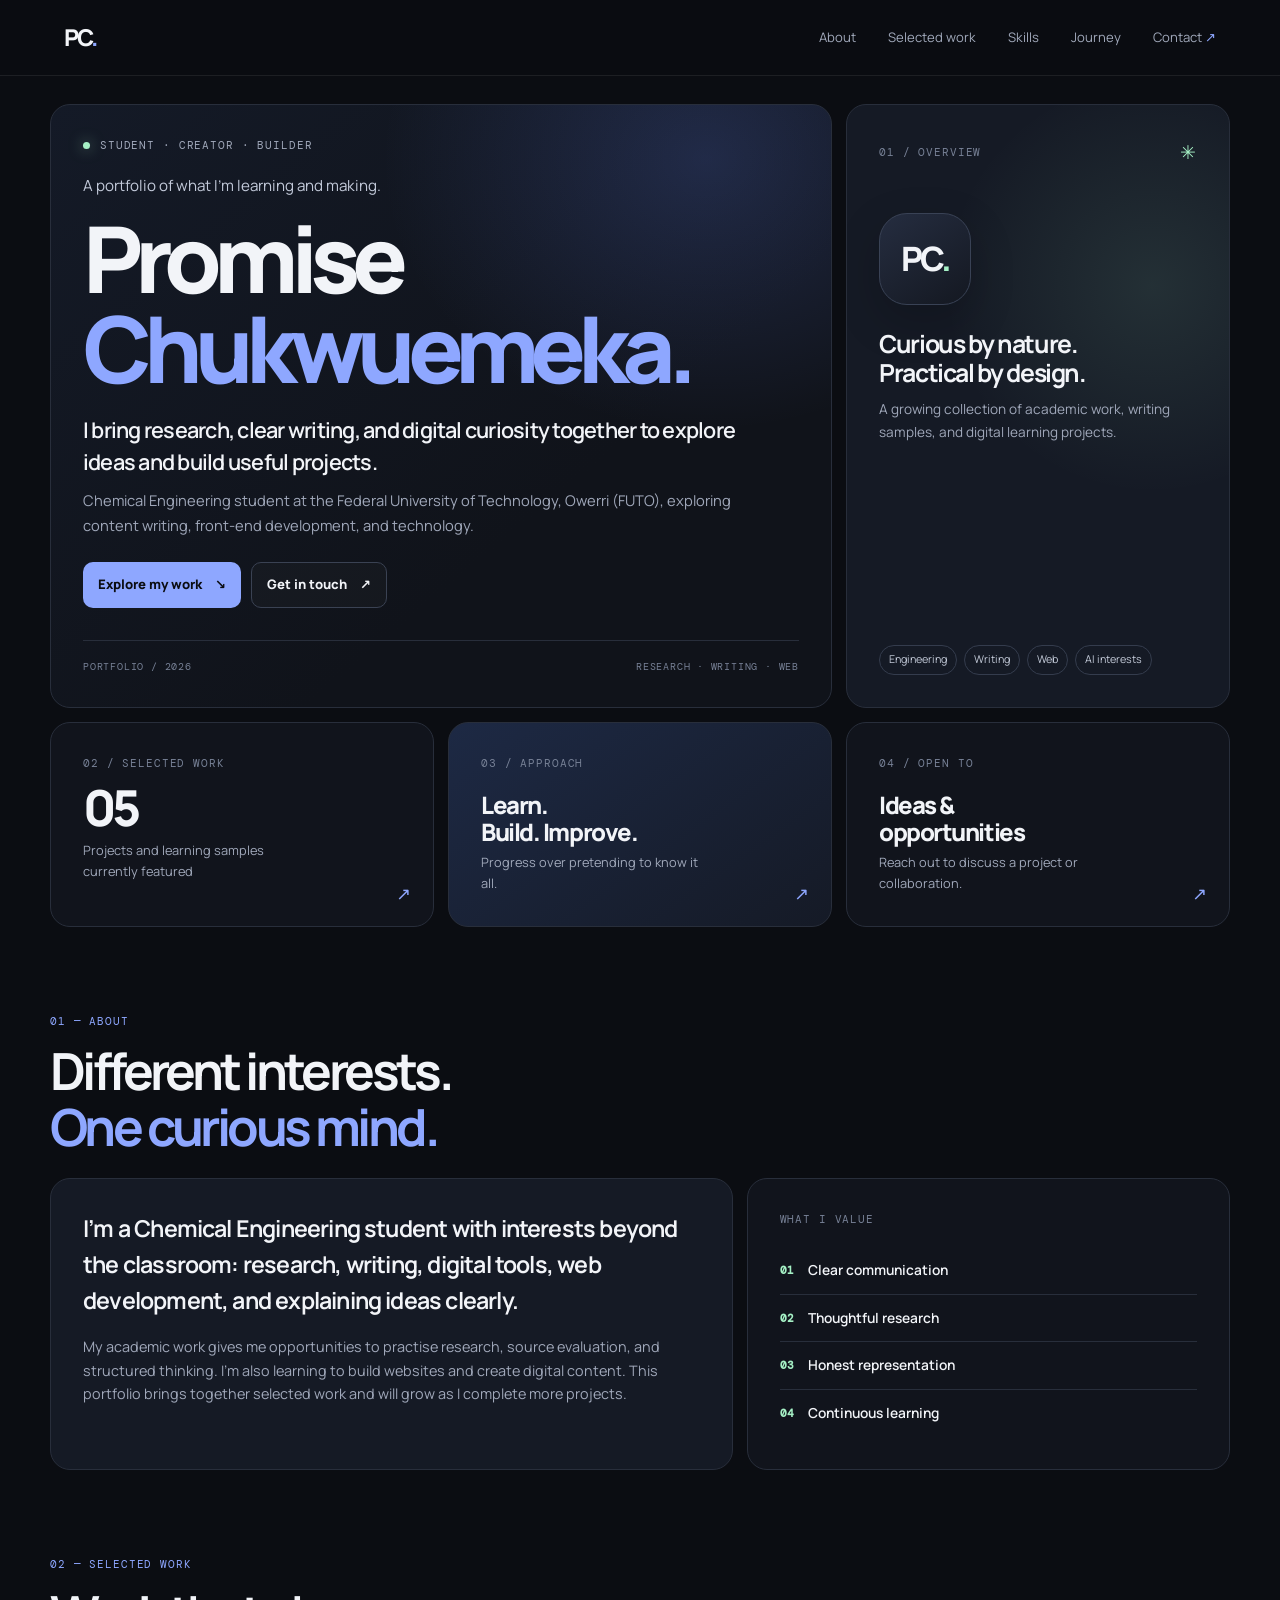
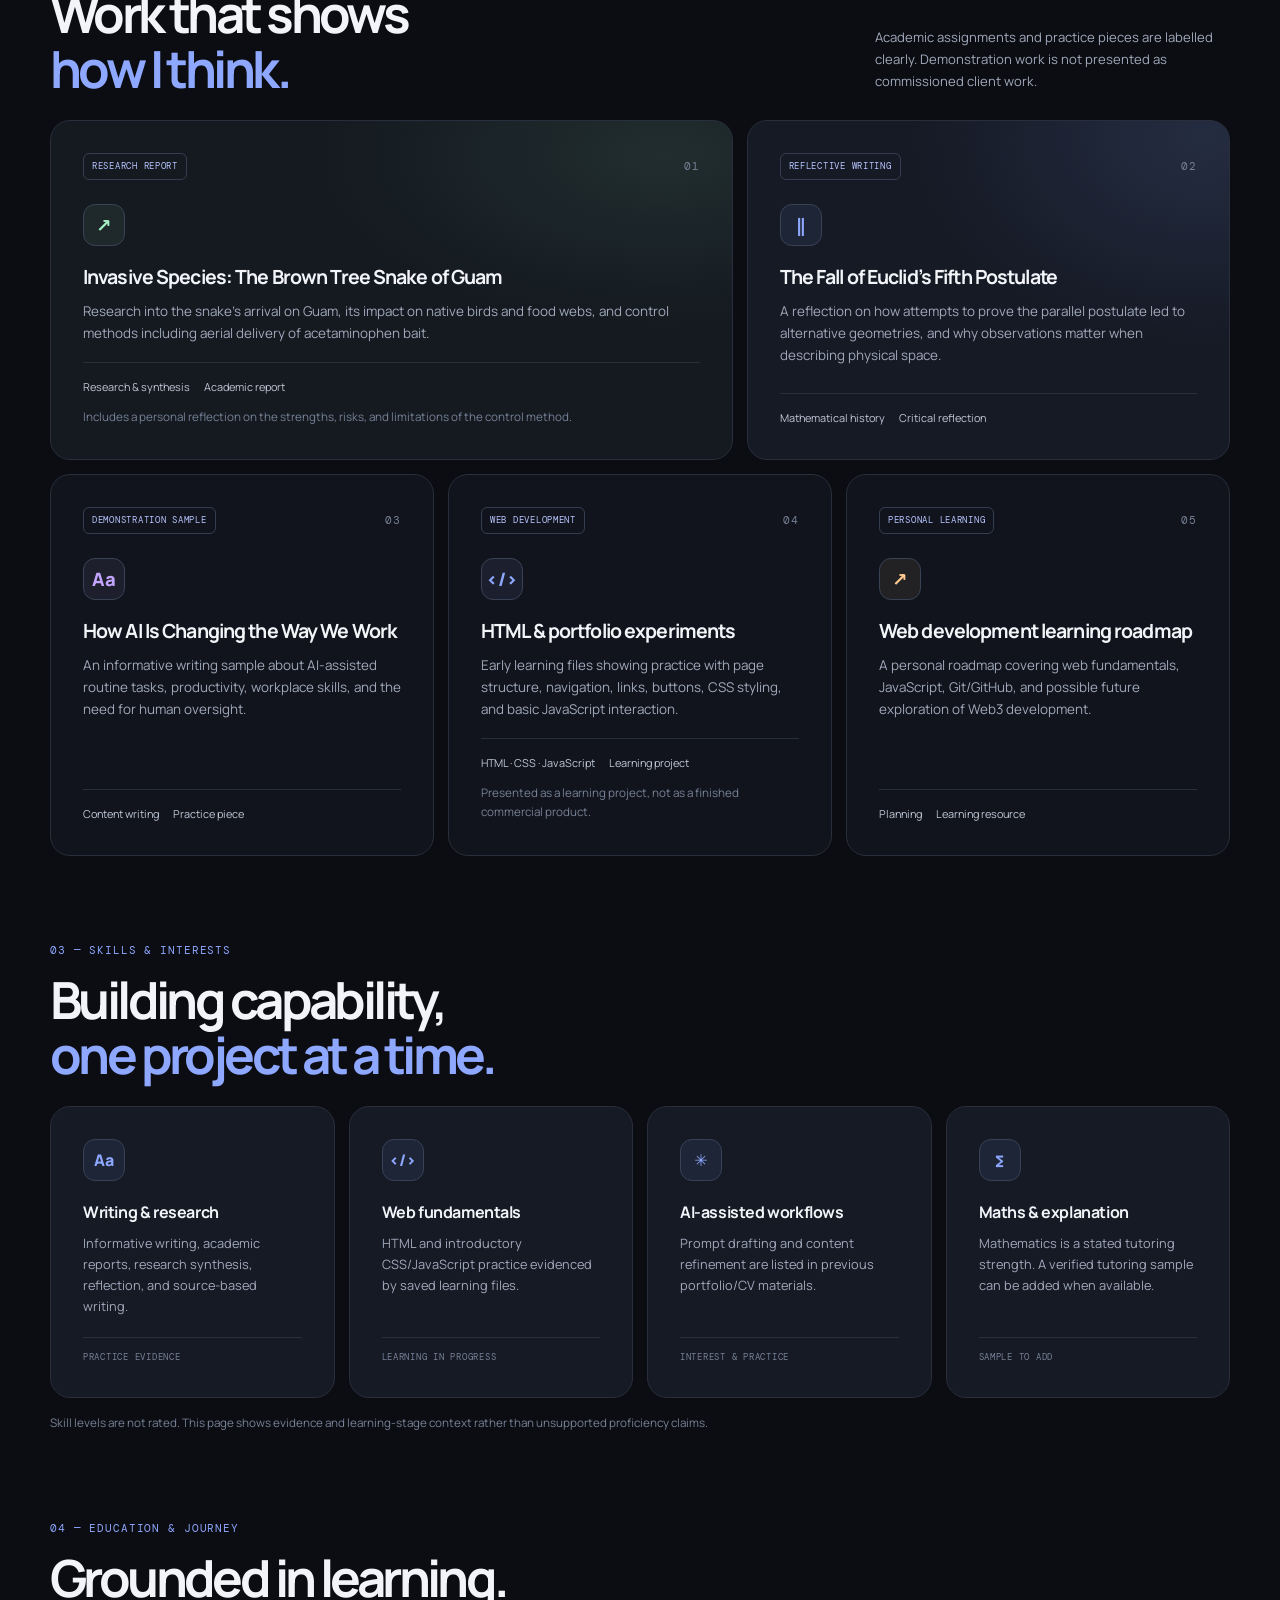
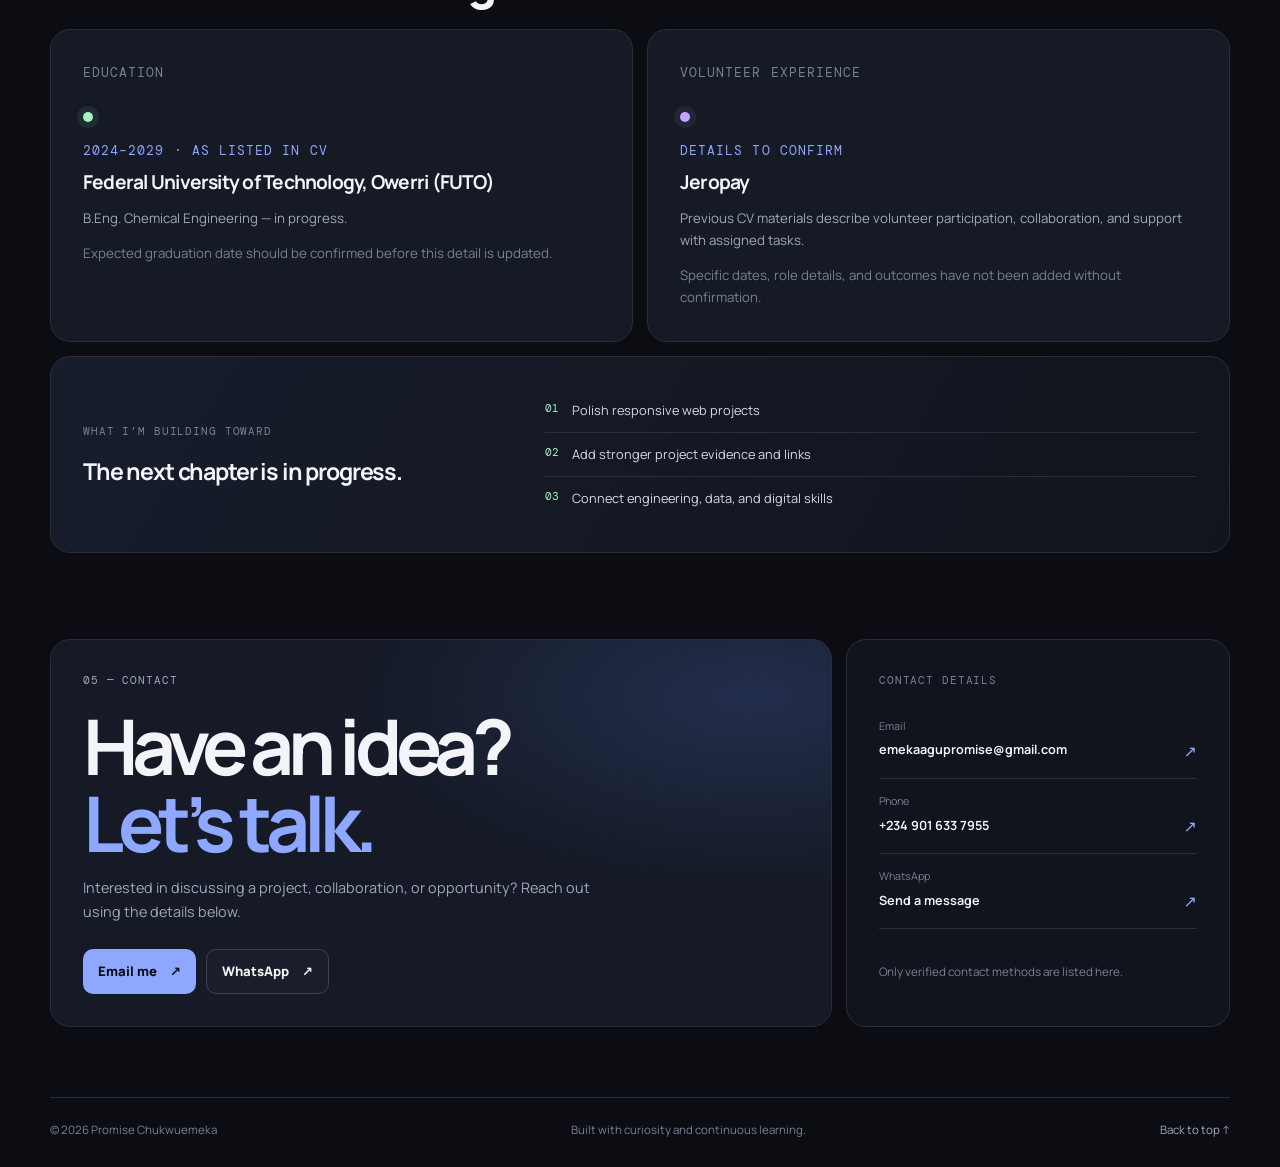
==== index.html @ 450726db "Add files via upload" ====
<!doctype html>
<html lang="en">
<head>
  <meta charset="utf-8">
  <meta name="viewport" content="width=device-width, initial-scale=1">
  <meta name="theme-color" content="#0b0d12">
  <meta name="description" content="Promise Chukwuemeka's portfolio featuring academic research, writing, web development learning projects, and professional interests.">
  <title>Promise Chukwuemeka — Portfolio</title>
  <link rel="preconnect" href="https://fonts.googleapis.com">
  <link rel="preconnect" href="https://fonts.gstatic.com" crossorigin>
  <link href="https://fonts.googleapis.com/css2?family=DM+Mono:wght@400;500&family=Manrope:wght@400;500;600;700;800&display=swap" rel="stylesheet">
  <link rel="stylesheet" href="style.css">
  <script src="script.js" defer></script>
</head>
<body>
  <a class="skip-link" href="#main">Skip to content</a>
  <header class="topbar">
    <a class="brand" href="#home" aria-label="Promise Chukwuemeka home">PC<span>.</span></a>
    <button class="menu-toggle" type="button" aria-label="Open navigation" aria-controls="nav" aria-expanded="false">☰</button>
    <nav id="nav" aria-label="Main navigation">
      <a href="#about">About</a>
      <a href="#work">Selected work</a>
      <a href="#skills">Skills</a>
      <a href="#journey">Journey</a>
      <a href="#contact">Contact <span aria-hidden="true">↗</span></a>
    </nav>
  </header>

  <main id="main" class="page-shell">
    <section class="bento hero-grid" id="home" aria-labelledby="hero-title">
      <div class="tile hero tile-span-8">
        <div class="eyebrow"><span class="status-dot"></span> STUDENT · CREATOR · BUILDER</div>
        <p class="hero-kicker">A portfolio of what I’m learning and making.</p>
        <h1 id="hero-title">Promise<br><span>Chukwuemeka.</span></h1>
        <p class="hero-copy">I bring research, clear writing, and digital curiosity together to explore ideas and build useful projects.</p>
        <p class="muted">Chemical Engineering student at the Federal University of Technology, Owerri (FUTO), exploring content writing, front-end development, and technology.</p>
        <div class="actions">
          <a class="button button-primary" href="#work">Explore my work <span aria-hidden="true">↘</span></a>
          <a class="button button-quiet" href="#contact">Get in touch <span aria-hidden="true">↗</span></a>
        </div>
        <div class="hero-foot"><span>PORTFOLIO / 2026</span><span>Research · Writing · Web</span></div>
      </div>

      <aside class="tile identity tile-span-4" aria-label="Portfolio overview">
        <div class="tile-label"><span>01 / OVERVIEW</span><span class="spark" aria-hidden="true">✳</span></div>
        <div class="monogram" aria-hidden="true">PC<span>.</span></div>
        <h2>Curious by nature.<br>Practical by design.</h2>
        <p class="muted">A growing collection of academic work, writing samples, and digital learning projects.</p>
        <div class="chip-row"><span class="chip">Engineering</span><span class="chip">Writing</span><span class="chip">Web</span><span class="chip">AI interests</span></div>
      </aside>

      <a class="tile mini-tile tile-span-4" href="#work">
        <span class="tile-label">02 / SELECTED WORK</span>
        <span class="mini-number">05</span>
        <span class="mini-copy">Projects and learning samples currently featured</span>
        <span class="tile-arrow" aria-hidden="true">↗</span>
      </a>
      <a class="tile mini-tile accent-tile tile-span-4" href="#skills">
        <span class="tile-label">03 / APPROACH</span>
        <span class="mini-heading">Learn.<br>Build. Improve.</span>
        <span class="mini-copy">Progress over pretending to know it all.</span>
        <span class="tile-arrow" aria-hidden="true">↗</span>
      </a>
      <a class="tile mini-tile tile-span-4" href="#contact">
        <span class="tile-label">04 / OPEN TO</span>
        <span class="mini-heading">Ideas &<br>opportunities</span>
        <span class="mini-copy">Reach out to discuss a project or collaboration.</span>
        <span class="tile-arrow" aria-hidden="true">↗</span>
      </a>
    </section>

    <section class="section-block" id="about">
      <div class="section-heading">
        <p class="eyebrow">01 — ABOUT</p>
        <h2>Different interests.<br><span>One curious mind.</span></h2>
      </div>
      <div class="bento about-grid">
        <article class="tile about-main tile-span-7">
          <p class="large-copy">I’m a Chemical Engineering student with interests beyond the classroom: research, writing, digital tools, web development, and explaining ideas clearly.</p>
          <p class="muted">My academic work gives me opportunities to practise research, source evaluation, and structured thinking. I’m also learning to build websites and create digital content. This portfolio brings together selected work and will grow as I complete more projects.</p>
        </article>
        <article class="tile principles tile-span-5">
          <p class="tile-label">WHAT I VALUE</p>
          <ul class="principle-list">
            <li><span>01</span> Clear communication</li>
            <li><span>02</span> Thoughtful research</li>
            <li><span>03</span> Honest representation</li>
            <li><span>04</span> Continuous learning</li>
          </ul>
        </article>
      </div>
    </section>

    <section class="section-block" id="work">
      <div class="section-heading section-heading-row">
        <div><p class="eyebrow">02 — SELECTED WORK</p><h2>Work that shows<br><span>how I think.</span></h2></div>
        <p class="muted heading-note">Academic assignments and practice pieces are labelled clearly. Demonstration work is not presented as commissioned client work.</p>
      </div>
      <div class="bento project-grid">
        <article class="tile project project-feature tile-span-7">
          <div class="project-top"><span class="tag">RESEARCH REPORT</span><span class="project-no">01</span></div>
          <div class="project-symbol symbol-green" aria-hidden="true">↗</div>
          <h3>Invasive Species: The Brown Tree Snake of Guam</h3>
          <p>Research into the snake’s arrival on Guam, its impact on native birds and food webs, and control methods including aerial delivery of acetaminophen bait.</p>
          <div class="project-bottom"><span>Research & synthesis</span><span>Academic report</span></div>
          <p class="project-note">Includes a personal reflection on the strengths, risks, and limitations of the control method.</p>
        </article>
        <article class="tile project project-euclid tile-span-5">
          <div class="project-top"><span class="tag">REFLECTIVE WRITING</span><span class="project-no">02</span></div>
          <div class="project-symbol" aria-hidden="true">∥</div>
          <h3>The Fall of Euclid’s Fifth Postulate</h3>
          <p>A reflection on how attempts to prove the parallel postulate led to alternative geometries, and why observations matter when describing physical space.</p>
          <div class="project-bottom"><span>Mathematical history</span><span>Critical reflection</span></div>
        </article>
        <article class="tile project tile-span-4">
          <div class="project-top"><span class="tag">DEMONSTRATION SAMPLE</span><span class="project-no">03</span></div>
          <div class="project-symbol symbol-purple" aria-hidden="true">Aa</div>
          <h3>How AI Is Changing the Way We Work</h3>
          <p>An informative writing sample about AI-assisted routine tasks, productivity, workplace skills, and the need for human oversight.</p>
          <div class="project-bottom"><span>Content writing</span><span>Practice piece</span></div>
        </article>
        <article class="tile project tile-span-4">
          <div class="project-top"><span class="tag">WEB DEVELOPMENT</span><span class="project-no">04</span></div>
          <div class="project-symbol symbol-blue" aria-hidden="true">&lt;/&gt;</div>
          <h3>HTML & portfolio experiments</h3>
          <p>Early learning files showing practice with page structure, navigation, links, buttons, CSS styling, and basic JavaScript interaction.</p>
          <div class="project-bottom"><span>HTML · CSS · JavaScript</span><span>Learning project</span></div>
          <p class="project-note">Presented as a learning project, not as a finished commercial product.</p>
        </article>
        <article class="tile project tile-span-4">
          <div class="project-top"><span class="tag">PERSONAL LEARNING</span><span class="project-no">05</span></div>
          <div class="project-symbol symbol-orange" aria-hidden="true">↗</div>
          <h3>Web development learning roadmap</h3>
          <p>A personal roadmap covering web fundamentals, JavaScript, Git/GitHub, and possible future exploration of Web3 development.</p>
          <div class="project-bottom"><span>Planning</span><span>Learning resource</span></div>
        </article>
      </div>
    </section>

    <section class="section-block" id="skills">
      <div class="section-heading">
        <p class="eyebrow">03 — SKILLS & INTERESTS</p>
        <h2>Building capability,<br><span>one project at a time.</span></h2>
      </div>
      <div class="bento skills-grid">
        <article class="tile skill-card tile-span-3"><span class="skill-icon">Aa</span><h3>Writing & research</h3><p>Informative writing, academic reports, research synthesis, reflection, and source-based writing.</p><span class="skill-foot">PRACTICE EVIDENCE</span></article>
        <article class="tile skill-card tile-span-3"><span class="skill-icon">&lt;/&gt;</span><h3>Web fundamentals</h3><p>HTML and introductory CSS/JavaScript practice evidenced by saved learning files.</p><span class="skill-foot">LEARNING IN PROGRESS</span></article>
        <article class="tile skill-card tile-span-3"><span class="skill-icon">✳</span><h3>AI-assisted workflows</h3><p>Prompt drafting and content refinement are listed in previous portfolio/CV materials.</p><span class="skill-foot">INTEREST & PRACTICE</span></article>
        <article class="tile skill-card tile-span-3"><span class="skill-icon">∑</span><h3>Maths & explanation</h3><p>Mathematics is a stated tutoring strength. A verified tutoring sample can be added when available.</p><span class="skill-foot">SAMPLE TO ADD</span></article>
      </div>
      <p class="small-note">Skill levels are not rated. This page shows evidence and learning-stage context rather than unsupported proficiency claims.</p>
    </section>

    <section class="section-block" id="journey">
      <div class="section-heading">
        <p class="eyebrow">04 — EDUCATION & JOURNEY</p>
        <h2>Grounded in learning.</h2>
      </div>
      <div class="bento journey-grid">
        <article class="tile education-card tile-span-6">
          <p class="tile-label">EDUCATION</p>
          <div class="timeline-mark" aria-hidden="true"></div>
          <p class="date">2024–2029 · AS LISTED IN CV</p>
          <h3>Federal University of Technology, Owerri (FUTO)</h3>
          <p class="muted">B.Eng. Chemical Engineering — in progress.</p>
          <p class="small-note">Expected graduation date should be confirmed before this detail is updated.</p>
        </article>
        <article class="tile education-card tile-span-6">
          <p class="tile-label">VOLUNTEER EXPERIENCE</p>
          <div class="timeline-mark timeline-mark-purple" aria-hidden="true"></div>
          <p class="date">DETAILS TO CONFIRM</p>
          <h3>Jeropay</h3>
          <p class="muted">Previous CV materials describe volunteer participation, collaboration, and support with assigned tasks.</p>
          <p class="small-note">Specific dates, role details, and outcomes have not been added without confirmation.</p>
        </article>
        <article class="tile next-card tile-span-12">
          <div><p class="tile-label">WHAT I’M BUILDING TOWARD</p><h3>The next chapter is in progress.</h3></div>
          <div class="next-items">
            <p><span>01</span> Polish responsive web projects</p>
            <p><span>02</span> Add stronger project evidence and links</p>
            <p><span>03</span> Connect engineering, data, and digital skills</p>
          </div>
        </article>
      </div>
    </section>

    <section class="bento contact-grid" id="contact">
      <div class="tile contact-main tile-span-8">
        <p class="eyebrow">05 — CONTACT</p>
        <h2>Have an idea?<br><span>Let’s talk.</span></h2>
        <p class="muted">Interested in discussing a project, collaboration, or opportunity? Reach out using the details below.</p>
        <div class="actions">
          <a class="button button-primary" href="mailto:emekaagupromise@gmail.com">Email me <span aria-hidden="true">↗</span></a>
          <a class="button button-quiet" href="https://wa.me/2349016337955" target="_blank" rel="noopener noreferrer">WhatsApp <span aria-hidden="true">↗</span></a>
        </div>
      </div>
      <div class="tile contact-details tile-span-4">
        <p class="tile-label">CONTACT DETAILS</p>
        <a class="contact-link" href="mailto:emekaagupromise@gmail.com"><span>Email</span><strong>emekaagupromise@gmail.com</strong><span aria-hidden="true">↗</span></a>
        <a class="contact-link" href="tel:+2349016337955"><span>Phone</span><strong>+234 901 633 7955</strong><span aria-hidden="true">↗</span></a>
        <a class="contact-link" href="https://wa.me/2349016337955" target="_blank" rel="noopener noreferrer"><span>WhatsApp</span><strong>Send a message</strong><span aria-hidden="true">↗</span></a>
        <p class="small-note">Only verified contact methods are listed here.</p>
      </div>
    </section>
  </main>

  <footer class="site-footer"><span>© <span id="year"></span> Promise Chukwuemeka</span><span>Built with curiosity and continuous learning.</span><a href="#home">Back to top ↑</a></footer>
</body>
</html>
---- style.css ----
@import url('https://fonts.googleapis.com/css2?family=DM+Mono:wght@400;500&family=Manrope:wght@400;500;600;700;800&display=swap');

:root {
  color-scheme: dark;
  --bg: #0b0d12;
  --panel: #11141c;
  --panel-2: #151a25;
  --panel-3: #1a2030;
  --line: #282e3b;
  --text: #f2f4f8;
  --muted: #a0a8ba;
  --soft: #778196;
  --blue: #8ea7ff;
  --blue-strong: #6688ff;
  --green: #a5f0c5;
  --purple: #c3a5ff;
  --orange: #ffca91;
  --radius: 20px;
  --mono: "DM Mono", monospace;
  --sans: "Manrope", system-ui, -apple-system, BlinkMacSystemFont, "Segoe UI", sans-serif;
}
* { box-sizing: border-box; }
html { scroll-behavior: smooth; scroll-padding-top: 92px; }
body { margin: 0; background: var(--bg); color: var(--text); font-family: var(--sans); line-height: 1.65; }
a { color: inherit; text-decoration: none; }
a:focus-visible, button:focus-visible { outline: 3px solid var(--green); outline-offset: 4px; }
::selection { background: var(--blue); color: #0b0d12; }
.skip-link { position: absolute; left: -999px; top: 8px; z-index: 99; padding: 10px 14px; background: var(--green); color: #10131a; border-radius: 8px; }
.skip-link:focus { left: 12px; }
.topbar { min-height: 76px; position: sticky; top: 0; z-index: 20; display: flex; align-items: center; justify-content: space-between; gap: 24px; padding: 0 max(5vw, 20px); background: rgba(11,13,18,.88); border-bottom: 1px solid rgba(255,255,255,.08); backdrop-filter: blur(18px); }
.brand { font-size: 1.45rem; font-weight: 800; letter-spacing: -.08em; }
.brand span, h1 span, .section-heading h2 span, .contact-main h2 span { color: var(--blue); }
nav { display: flex; align-items: center; gap: clamp(14px, 2.5vw, 32px); color: var(--muted); font-size: .82rem; }
nav a { transition: color .2s ease; }
nav a:hover, nav a:focus-visible { color: var(--text); }
nav a span { color: var(--blue); }
.menu-toggle { display: none; color: var(--text); border: 1px solid var(--line); background: var(--panel); border-radius: 10px; padding: 8px 12px; font-size: 1.2rem; }
.page-shell { width: min(1180px, calc(100% - 40px)); margin: 28px auto 70px; }
.bento { display: grid; grid-template-columns: repeat(12, minmax(0, 1fr)); gap: 14px; }
.tile { position: relative; min-width: 0; padding: clamp(20px, 3vw, 32px); overflow: hidden; background: var(--panel); border: 1px solid var(--line); border-radius: var(--radius); }
.tile-span-3 { grid-column: span 3; }
.tile-span-4 { grid-column: span 4; }
.tile-span-5 { grid-column: span 5; }
.tile-span-6 { grid-column: span 6; }
.tile-span-7 { grid-column: span 7; }
.tile-span-8 { grid-column: span 8; }
.tile-span-12 { grid-column: span 12; }
.hero-grid { align-items: stretch; }
.hero { min-height: 530px; display: flex; flex-direction: column; align-items: flex-start; background: radial-gradient(ellipse at 84% 9%, rgba(102,136,255,.19), transparent 35%), linear-gradient(140deg, #141a27, #10131a 65%); }
.eyebrow, .tile-label, .tag, .project-no, .date, .skill-foot, .hero-foot { font-family: var(--mono); text-transform: uppercase; letter-spacing: .08em; font-size: .68rem; }
.eyebrow { display: flex; align-items: center; gap: 10px; color: var(--muted); margin: 0 0 18px; }
.status-dot { width: 7px; height: 7px; border-radius: 50%; background: var(--green); box-shadow: 0 0 14px rgba(165,240,197,.55); }
.hero-kicker { margin: 0; color: #c3cada; font-size: .95rem; }
h1 { margin: 15px 0 20px; font-size: clamp(3.1rem, 7.2vw, 6.4rem); line-height: .98; letter-spacing: -.085em; font-weight: 800; }
.hero-copy { max-width: 660px; margin: 0 0 10px; font-size: clamp(1.08rem, 2vw, 1.35rem); font-weight: 600; line-height: 1.5; letter-spacing: -.035em; }
.muted { color: var(--muted); }
.hero .muted { max-width: 650px; margin: 0; font-size: .92rem; }
.actions { display: flex; flex-wrap: wrap; gap: 10px; margin: 25px 0 32px; }
.button { display: inline-flex; align-items: center; justify-content: center; gap: 13px; padding: 11px 15px; border-radius: 10px; font-size: .82rem; font-weight: 800; transition: transform .2s ease, background .2s ease; }
.button:hover { transform: translateY(-2px); }
.button-primary { background: var(--blue); color: #0b0d12; }
.button-primary:hover { background: #b4c3ff; }
.button-quiet { border: 1px solid #3a4253; background: rgba(255,255,255,.02); color: var(--text); }
.button-quiet:hover { background: rgba(255,255,255,.07); }
.hero-foot { display: flex; justify-content: space-between; gap: 12px; width: 100%; margin-top: auto; padding-top: 18px; color: var(--soft); border-top: 1px solid var(--line); font-size: .62rem; }
.identity { display: flex; flex-direction: column; background: radial-gradient(circle at 80% 30%, rgba(165,240,197,.1), transparent 40%), var(--panel-2); }
.tile-label { display: flex; align-items: center; justify-content: space-between; gap: 12px; color: var(--soft); margin: 0; }
.spark { color: var(--green); font-size: 1.2rem; }
.monogram { display: flex; align-items: center; justify-content: center; width: 92px; height: 92px; margin: 44px 0 24px; border: 1px solid #394255; border-radius: 28px; background: linear-gradient(145deg, #252d40, #141821); font-size: 2.1rem; font-weight: 800; letter-spacing: -.1em; box-shadow: 0 16px 45px rgba(0,0,0,.18); }
.monogram span { color: var(--green); }
.identity h2 { margin: 0 0 10px; font-size: 1.55rem; line-height: 1.2; letter-spacing: -.055em; }
.identity .muted { margin: 0; font-size: .85rem; }
.chip-row { display: flex; flex-wrap: wrap; gap: 7px; margin-top: auto; padding-top: 24px; }
.chip { border: 1px solid #343c4d; border-radius: 99px; padding: 5px 9px; color: #c5ccda; font-size: .67rem; }
.mini-tile { min-height: 185px; display: flex; flex-direction: column; background: var(--panel); transition: border-color .2s ease, transform .2s ease; }
.mini-tile:hover { border-color: #596782; transform: translateY(-3px); }
.mini-number { margin-top: 10px; font-size: 3.1rem; line-height: 1; letter-spacing: -.08em; font-weight: 800; }
.mini-copy { max-width: 230px; margin-top: 7px; color: var(--muted); font-size: .8rem; }
.tile-arrow { position: absolute; right: 22px; bottom: 18px; color: var(--blue); font-size: 1.1rem; }
.accent-tile { background: linear-gradient(145deg, #1d2944, #151a26); }
.mini-heading { margin-top: 18px; font-size: 1.5rem; font-weight: 800; line-height: 1.13; letter-spacing: -.06em; }
.section-block { margin-top: 86px; }
.section-heading { margin-bottom: 24px; }
.section-heading .eyebrow { color: var(--blue); margin-bottom: 12px; }
.section-heading h2 { margin: 0; font-size: clamp(2rem, 4vw, 3.35rem); line-height: 1.08; letter-spacing: -.07em; }
.about-grid { align-items: stretch; }
.about-main { background: var(--panel-2); }
.large-copy { margin: 0 0 16px; max-width: 750px; font-size: clamp(1.1rem, 2vw, 1.45rem); font-weight: 650; line-height: 1.55; letter-spacing: -.035em; }
.about-main p:last-child { margin-bottom: 0; font-size: .9rem; }
.principles { background: var(--panel); }
.principle-list { list-style: none; padding: 0; margin: 18px 0 0; }
.principle-list li { display: flex; align-items: center; gap: 14px; padding: 12px 0; border-bottom: 1px solid var(--line); font-size: .86rem; font-weight: 600; }
.principle-list li:last-child { border-bottom: 0; }
.principle-list span { color: var(--green); font-family: var(--mono); font-size: .7rem; }
.section-heading-row { display: flex; align-items: end; justify-content: space-between; gap: 28px; }
.heading-note { max-width: 355px; margin: 0 0 4px; font-size: .82rem; }
.project-grid { align-items: stretch; }
.project { display: flex; flex-direction: column; min-height: 320px; background: var(--panel); transition: border-color .2s ease, transform .2s ease; }
.project:hover { border-color: #454e62; transform: translateY(-2px); }
.project-feature { background: radial-gradient(ellipse at 90% 10%, rgba(165,240,197,.09), transparent 40%), #141a20; }
.project-euclid { background: radial-gradient(ellipse at 95% 5%, rgba(142,167,255,.13), transparent 45%), var(--panel-2); }
.project-top { display: flex; align-items: center; justify-content: space-between; gap: 10px; }
.tag { display: inline-flex; width: fit-content; max-width: 100%; padding: 5px 8px; border: 1px solid #353e50; border-radius: 6px; color: #b8c5ff; font-size: .57rem; }
.project-no { color: var(--soft); }
.project-symbol { display: flex; align-items: center; justify-content: center; width: 42px; height: 42px; margin-top: 24px; border: 1px solid #3a4356; border-radius: 12px; color: var(--blue); background: rgba(142,167,255,.08); font-size: 1.15rem; font-weight: 800; }
.symbol-green { color: var(--green); background: rgba(165,240,197,.07); }
.symbol-purple { color: var(--purple); background: rgba(195,165,255,.07); }
.symbol-blue { color: var(--blue); }
.symbol-orange { color: var(--orange); background: rgba(255,202,145,.07); }
.project h3 { margin: 19px 0 10px; font-size: 1.22rem; line-height: 1.25; letter-spacing: -.045em; }
.project p { color: var(--muted); font-size: .84rem; margin: 0 0 18px; }
.project-bottom { display: flex; flex-wrap: wrap; gap: 7px 14px; margin-top: auto; padding-top: 15px; border-top: 1px solid var(--line); color: #c0c8d7; font-size: .68rem; }
.project-note { margin-top: 12px !important; margin-bottom: 0 !important; color: var(--soft) !important; font-size: .73rem !important; }
.skills-grid { align-items: stretch; }
.skill-card { display: flex; flex-direction: column; min-height: 250px; background: var(--panel-2); }
.skill-icon { display: inline-flex; align-items: center; justify-content: center; width: 42px; height: 42px; border: 1px solid #384257; border-radius: 12px; color: var(--blue); background: rgba(142,167,255,.08); font-weight: 800; }
.skill-card h3 { margin: 18px 0 7px; font-size: 1rem; letter-spacing: -.025em; }
.skill-card p { margin: 0 0 20px; color: var(--muted); font-size: .8rem; }
.skill-foot { margin-top: auto; padding-top: 12px; border-top: 1px solid var(--line); color: var(--soft); font-size: .58rem; }
.small-note { color: var(--soft); font-size: .73rem; }
.section-block > .small-note { margin: 16px 0 0; }
.journey-grid { align-items: stretch; }
.education-card { background: var(--panel-2); }
.education-card .tile-label { margin-bottom: 28px; }
.timeline-mark { width: 10px; height: 10px; margin-bottom: 18px; border-radius: 50%; background: var(--green); box-shadow: 0 0 0 6px rgba(165,240,197,.08); }
.timeline-mark-purple { background: var(--purple); box-shadow: 0 0 0 6px rgba(195,165,255,.08); }
.date { margin: 0 0 8px; color: var(--blue); font-size: .62rem; }
.education-card h3 { margin: 0 0 8px; font-size: 1.2rem; line-height: 1.3; letter-spacing: -.04em; }
.education-card p { font-size: .83rem; }
.education-card .small-note { margin-bottom: 0; }
.next-card { display: grid; grid-template-columns: .8fr 1.2fr; gap: 28px; align-items: center; background: linear-gradient(120deg, #171d2b, #11141c); }
.next-card h3 { margin: 16px 0 0; font-size: 1.45rem; line-height: 1.25; letter-spacing: -.05em; }
.next-items p { display: flex; align-items: flex-start; gap: 13px; margin: 0; padding: 11px 0; border-bottom: 1px solid var(--line); color: #d4d9e3; font-size: .8rem; }
.next-items p:last-child { border-bottom: 0; }
.next-items span { color: var(--green); font-family: var(--mono); font-size: .68rem; }
.contact-grid { margin-top: 86px; }
.contact-main { background: radial-gradient(ellipse at 90% 15%, rgba(102,136,255,.18), transparent 40%), #151a26; }
.contact-main h2 { margin: 18px 0 12px; font-size: clamp(2.8rem, 6vw, 5rem); line-height: 1; letter-spacing: -.08em; }
.contact-main .muted { max-width: 520px; font-size: .9rem; }
.contact-main .actions { margin-bottom: 0; }
.contact-details { display: flex; flex-direction: column; background: var(--panel); }
.contact-details > .tile-label { margin-bottom: 14px; }
.contact-link { display: grid; grid-template-columns: 1fr auto; gap: 2px 10px; align-items: center; padding: 14px 0; border-bottom: 1px solid var(--line); }
.contact-link > span:first-child { grid-column: 1 / -1; color: var(--soft); font-size: .67rem; }
.contact-link strong { min-width: 0; overflow-wrap: anywhere; font-size: .79rem; font-weight: 650; }
.contact-link > span:last-child { color: var(--blue); }
.contact-details .small-note { margin-top: auto; padding-top: 15px; }
.site-footer { width: min(1180px, calc(100% - 40px)); margin: 0 auto; padding: 22px 0 28px; border-top: 1px solid var(--line); display: flex; flex-wrap: wrap; align-items: center; justify-content: space-between; gap: 10px 20px; color: var(--soft); font-size: .72rem; }
.site-footer a { color: var(--muted); }
.site-footer a:hover { color: var(--text); }

@media (min-width: 1181px) {
  .hero-grid .identity { min-height: 530px; }
}
@media (max-width: 900px) {
  .tile-span-3 { grid-column: span 6; }
  .tile-span-4 { grid-column: span 6; }
  .tile-span-5, .tile-span-6, .tile-span-7 { grid-column: span 6; }
  .tile-span-8 { grid-column: span 12; }
  .hero-grid .identity { grid-column: span 12; min-height: 0; }
  .identity { display: grid; grid-template-columns: 1fr 1fr; column-gap: 24px; align-items: start; }
  .identity .tile-label { grid-column: 1 / -1; }
  .monogram { margin: 24px 0 0; grid-row: span 2; }
  .identity h2 { margin-top: 24px; }
  .identity .muted { grid-column: 2; }
  .identity .chip-row { grid-column: 1 / -1; margin-top: 20px; padding-top: 0; }
  .project-feature { grid-column: span 12; }
  .next-card { grid-column: span 12; }
}
@media (max-width: 620px) {
  html { scroll-padding-top: 78px; }
  .topbar { min-height: 66px; padding: 0 18px; }
  .menu-toggle { display: inline-flex; align-items: center; justify-content: center; }
  nav { display: none; position: absolute; top: 65px; left: 0; right: 0; flex-direction: column; align-items: stretch; gap: 0; padding: 10px 18px 18px; background: rgba(11,13,18,.98); border-bottom: 1px solid var(--line); }
  nav.open { display: flex; }
  nav a { padding: 12px 4px; border-bottom: 1px solid rgba(255,255,255,.06); }
  nav a:last-child { border-bottom: 0; }
  .page-shell { width: min(100% - 24px, 520px); margin-top: 12px; margin-bottom: 48px; }
  .bento { gap: 10px; }
  .tile { padding: 20px; border-radius: 16px; }
  .hero { min-height: 0; padding: 25px 20px 20px; }
  h1 { font-size: clamp(3.1rem, 15vw, 4.6rem); margin-top: 17px; }
  .hero-copy { font-size: 1.05rem; }
  .hero .muted { font-size: .82rem; }
  .actions { gap: 8px; margin: 21px 0 27px; }
  .button { font-size: .75rem; padding: 10px 12px; }
  .hero-foot { font-size: .54rem; }
  .tile-span-3, .tile-span-4, .tile-span-5, .tile-span-6, .tile-span-7, .tile-span-8, .tile-span-12 { grid-column: span 12; }
  .identity { display: flex; min-height: 0; }
  .monogram { width: 68px; height: 68px; margin: 24px 0 18px; border-radius: 20px; font-size: 1.6rem; }
  .identity h2 { margin-top: 0; font-size: 1.4rem; }
  .identity .muted { font-size: .82rem; }
  .identity .chip-row { margin-top: 18px; }
  .mini-tile { min-height: 155px; }
  .mini-number { font-size: 2.7rem; }
  .mini-heading { font-size: 1.4rem; }
  .section-block, .contact-grid { margin-top: 55px; }
  .section-heading { margin-bottom: 17px; }
  .section-heading h2 { font-size: clamp(2rem, 10vw, 2.8rem); }
  .section-heading-row { display: block; }
  .heading-note { margin-top: 14px; }
  .large-copy { font-size: 1.12rem; }
  .project { min-height: 0; }
  .project h3 { font-size: 1.17rem; }
  .skill-card { min-height: 0; }
  .skill-card p { margin-bottom: 18px; }
  .next-card { display: block; }
  .next-items { margin-top: 16px; }
  .contact-main h2 { font-size: clamp(2.8rem, 14vw, 4rem); }
  .site-footer { width: calc(100% - 24px); align-items: flex-start; flex-direction: column; gap: 5px; }
}
@media (prefers-reduced-motion: reduce) {
  *, *::before, *::after { scroll-behavior: auto !important; transition-duration: .01ms !important; animation-duration: .01ms !important; animation-iteration-count: 1 !important; }
}
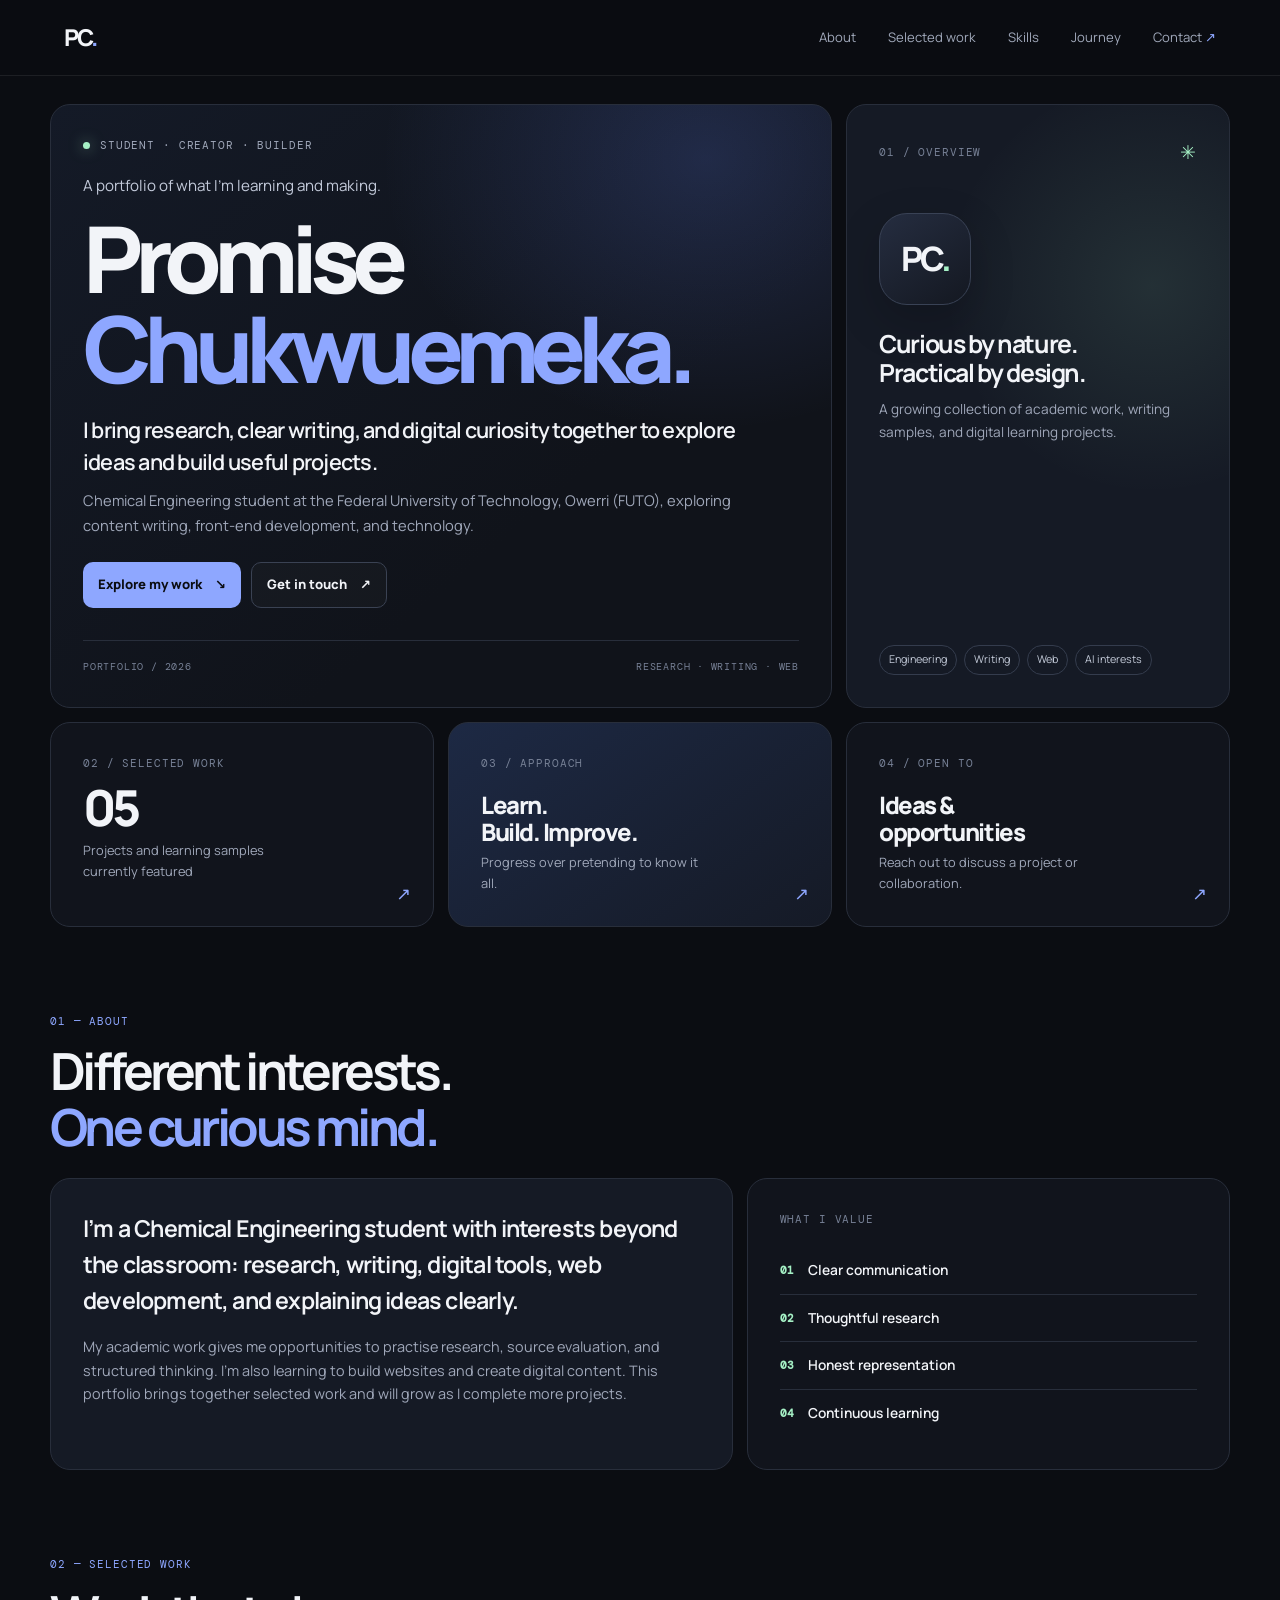
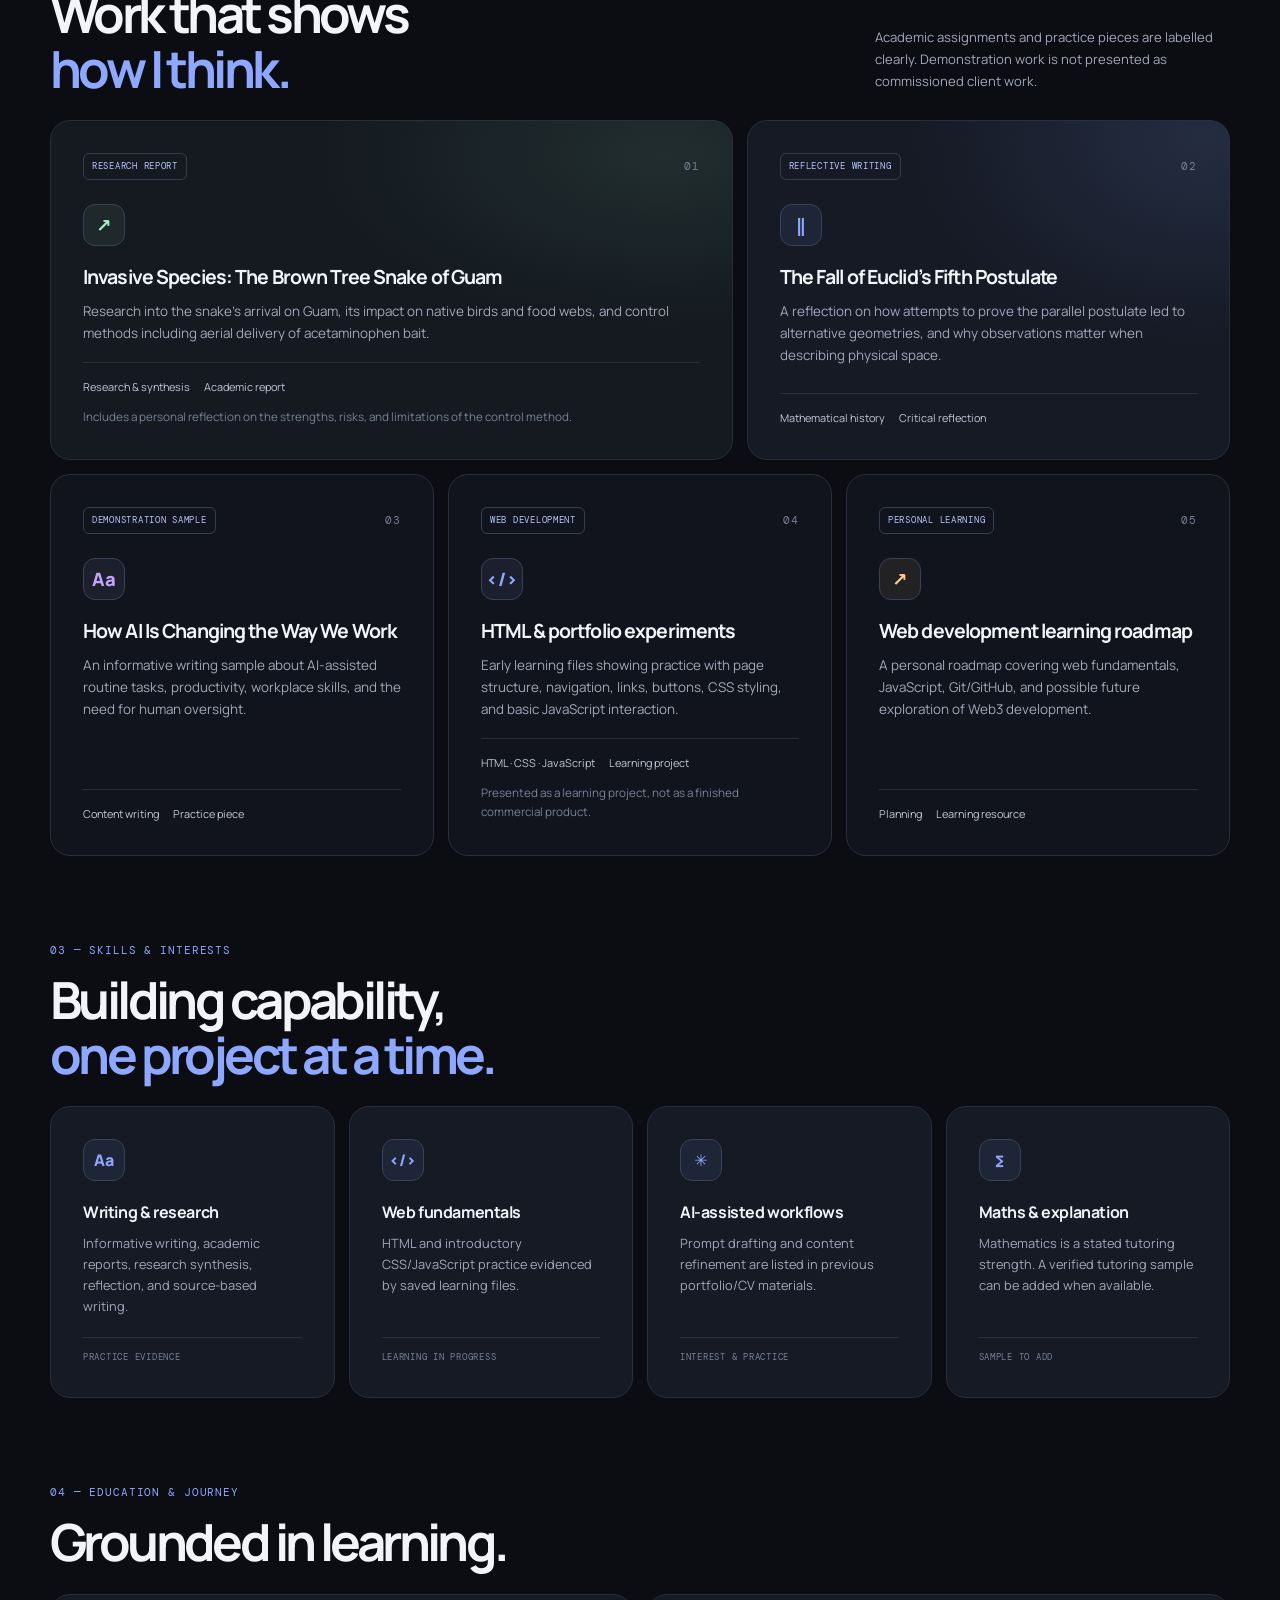
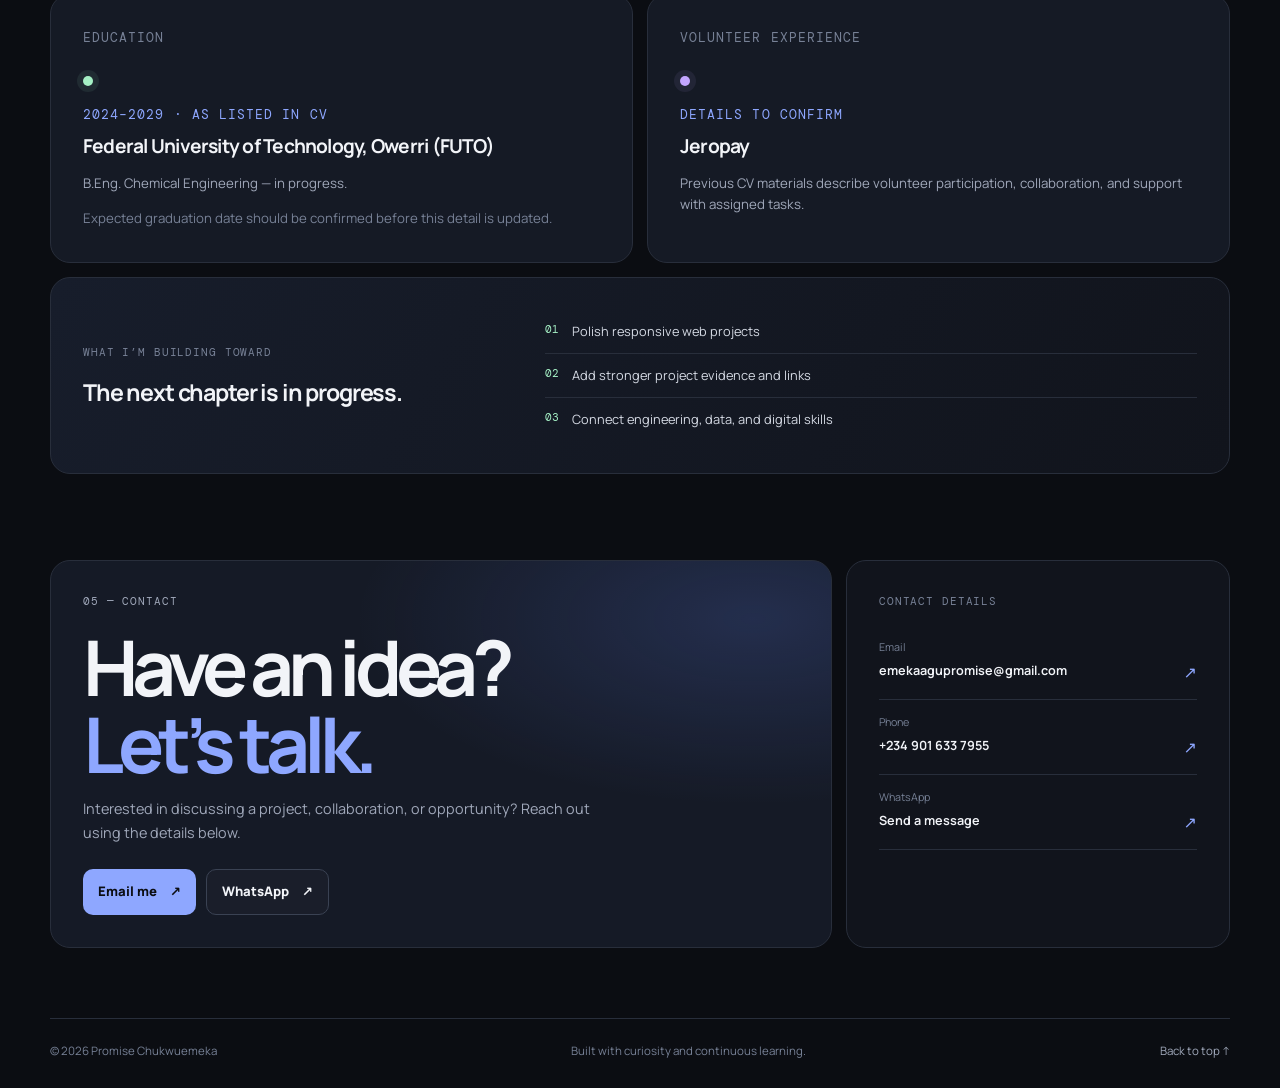
==== commit 52b705da: "Remove small-note paragraphs from index.html Removed unnecessary notes about skill levels and contac" ====
--- a/index.html
+++ b/index.html
@@ -148,7 +148,7 @@
         <article class="tile skill-card tile-span-3"><span class="skill-icon">✳</span><h3>AI-assisted workflows</h3><p>Prompt drafting and content refinement are listed in previous portfolio/CV materials.</p><span class="skill-foot">INTEREST & PRACTICE</span></article>
         <article class="tile skill-card tile-span-3"><span class="skill-icon">∑</span><h3>Maths & explanation</h3><p>Mathematics is a stated tutoring strength. A verified tutoring sample can be added when available.</p><span class="skill-foot">SAMPLE TO ADD</span></article>
       </div>
-      <p class="small-note">Skill levels are not rated. This page shows evidence and learning-stage context rather than unsupported proficiency claims.</p>
+      
     </section>
 
     <section class="section-block" id="journey">
@@ -171,7 +171,7 @@
           <p class="date">DETAILS TO CONFIRM</p>
           <h3>Jeropay</h3>
           <p class="muted">Previous CV materials describe volunteer participation, collaboration, and support with assigned tasks.</p>
-          <p class="small-note">Specific dates, role details, and outcomes have not been added without confirmation.</p>
+          
         </article>
         <article class="tile next-card tile-span-12">
           <div><p class="tile-label">WHAT I’M BUILDING TOWARD</p><h3>The next chapter is in progress.</h3></div>
@@ -199,8 +199,7 @@
         <a class="contact-link" href="mailto:emekaagupromise@gmail.com"><span>Email</span><strong>emekaagupromise@gmail.com</strong><span aria-hidden="true">↗</span></a>
         <a class="contact-link" href="tel:+2349016337955"><span>Phone</span><strong>+234 901 633 7955</strong><span aria-hidden="true">↗</span></a>
         <a class="contact-link" href="https://wa.me/2349016337955" target="_blank" rel="noopener noreferrer"><span>WhatsApp</span><strong>Send a message</strong><span aria-hidden="true">↗</span></a>
-        <p class="small-note">Only verified contact methods are listed here.</p>
-      </div>
+    
     </section>
   </main>
 
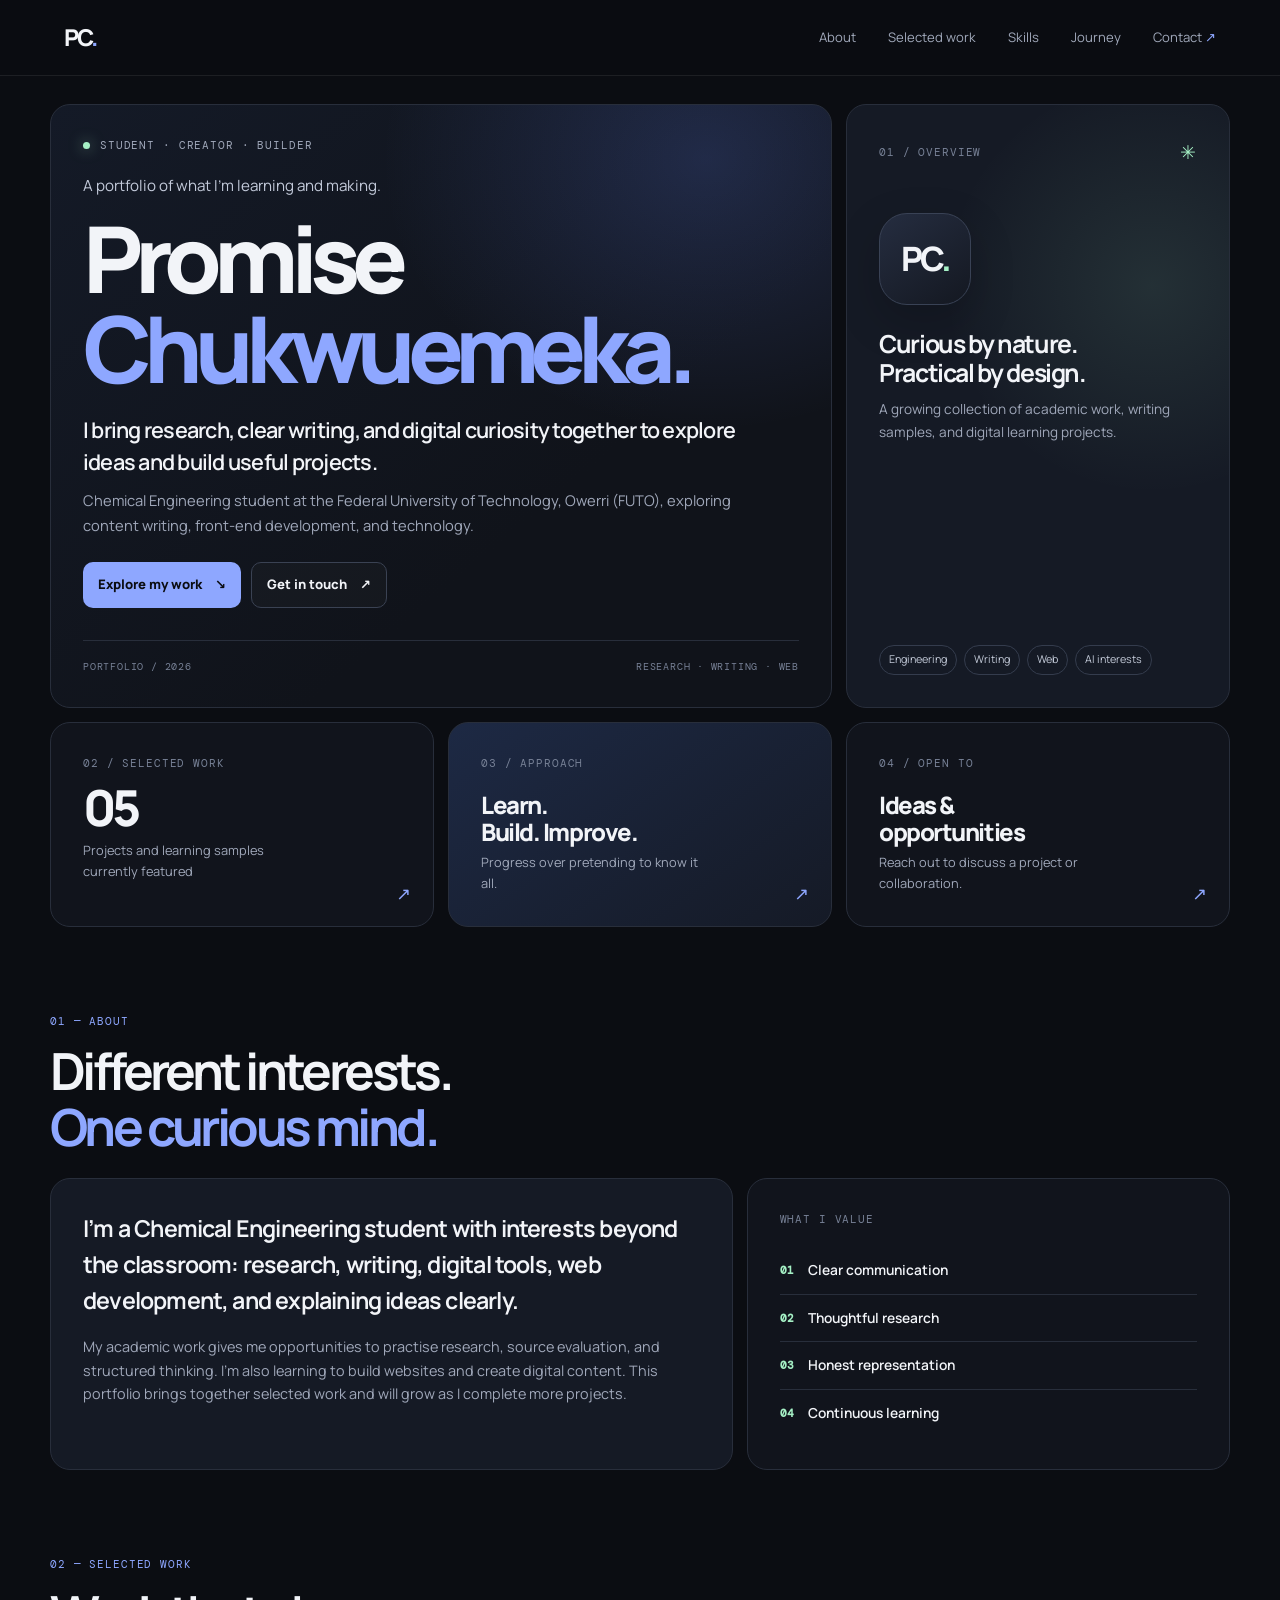
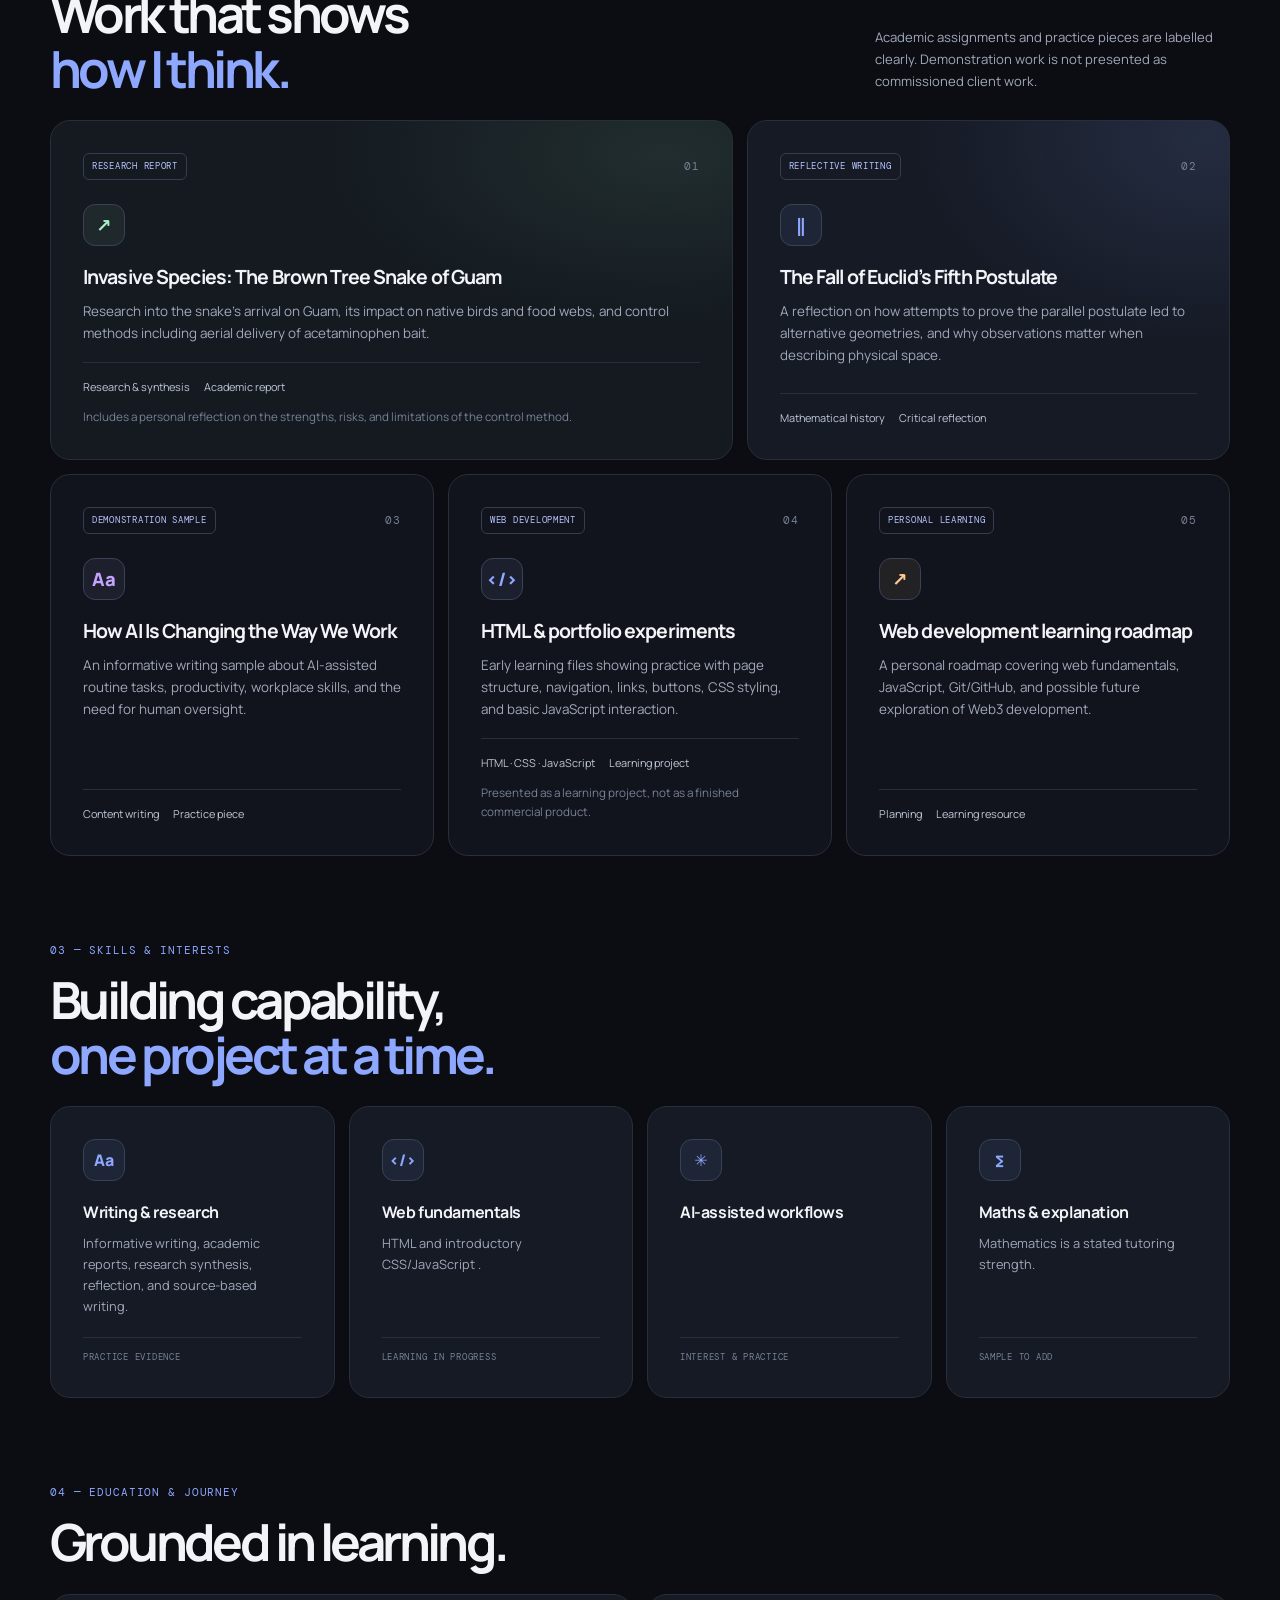
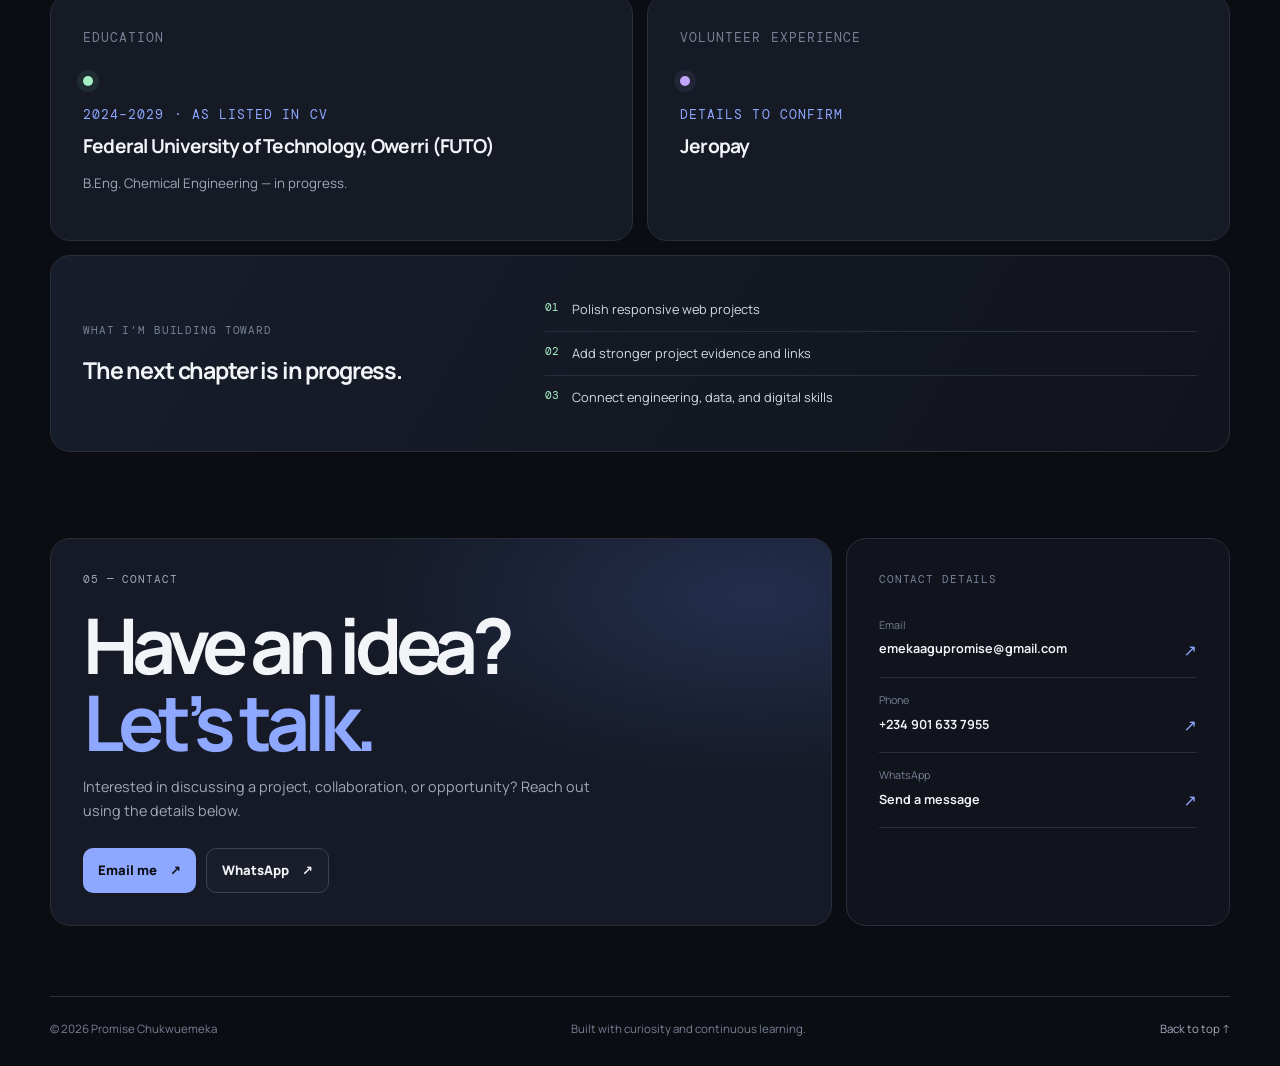
==== commit 9da8c546: "Revise skills section and clean up notes Updated skill descriptions and removed redundant notes." ====
--- a/index.html
+++ b/index.html
@@ -144,9 +144,9 @@
       </div>
       <div class="bento skills-grid">
         <article class="tile skill-card tile-span-3"><span class="skill-icon">Aa</span><h3>Writing & research</h3><p>Informative writing, academic reports, research synthesis, reflection, and source-based writing.</p><span class="skill-foot">PRACTICE EVIDENCE</span></article>
-        <article class="tile skill-card tile-span-3"><span class="skill-icon">&lt;/&gt;</span><h3>Web fundamentals</h3><p>HTML and introductory CSS/JavaScript practice evidenced by saved learning files.</p><span class="skill-foot">LEARNING IN PROGRESS</span></article>
-        <article class="tile skill-card tile-span-3"><span class="skill-icon">✳</span><h3>AI-assisted workflows</h3><p>Prompt drafting and content refinement are listed in previous portfolio/CV materials.</p><span class="skill-foot">INTEREST & PRACTICE</span></article>
-        <article class="tile skill-card tile-span-3"><span class="skill-icon">∑</span><h3>Maths & explanation</h3><p>Mathematics is a stated tutoring strength. A verified tutoring sample can be added when available.</p><span class="skill-foot">SAMPLE TO ADD</span></article>
+        <article class="tile skill-card tile-span-3"><span class="skill-icon">&lt;/&gt;</span><h3>Web fundamentals</h3><p>HTML and introductory CSS/JavaScript .</p><span class="skill-foot">LEARNING IN PROGRESS</span></article>
+        <article class="tile skill-card tile-span-3"><span class="skill-icon">✳</span><h3>AI-assisted workflows</h3><span class="skill-foot">INTEREST & PRACTICE</span></article>
+        <article class="tile skill-card tile-span-3"><span class="skill-icon">∑</span><h3>Maths & explanation</h3><p>Mathematics is a stated tutoring strength.</p><span class="skill-foot">SAMPLE TO ADD</span></article>
       </div>
       
     </section>
@@ -163,14 +163,14 @@
           <p class="date">2024–2029 · AS LISTED IN CV</p>
           <h3>Federal University of Technology, Owerri (FUTO)</h3>
           <p class="muted">B.Eng. Chemical Engineering — in progress.</p>
-          <p class="small-note">Expected graduation date should be confirmed before this detail is updated.</p>
+          
         </article>
         <article class="tile education-card tile-span-6">
           <p class="tile-label">VOLUNTEER EXPERIENCE</p>
           <div class="timeline-mark timeline-mark-purple" aria-hidden="true"></div>
           <p class="date">DETAILS TO CONFIRM</p>
           <h3>Jeropay</h3>
-          <p class="muted">Previous CV materials describe volunteer participation, collaboration, and support with assigned tasks.</p>
+          
           
         </article>
         <article class="tile next-card tile-span-12">
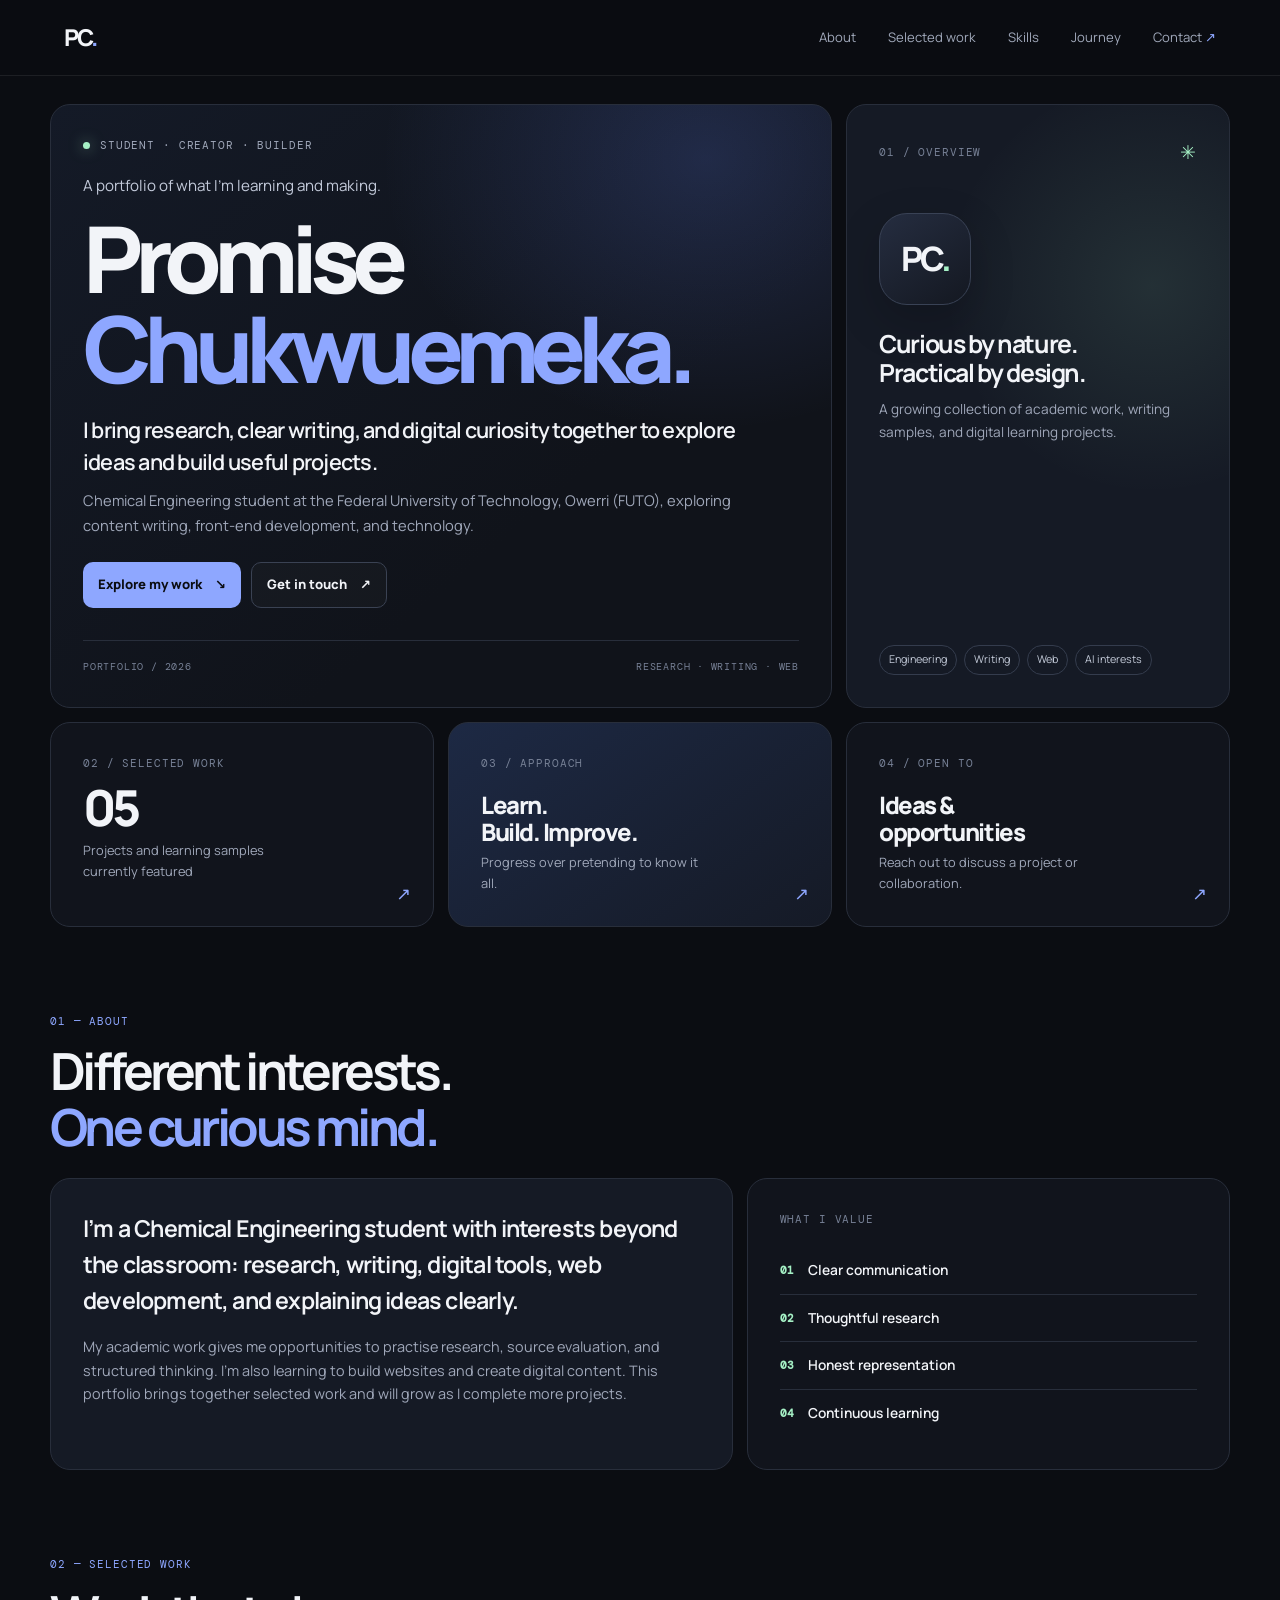
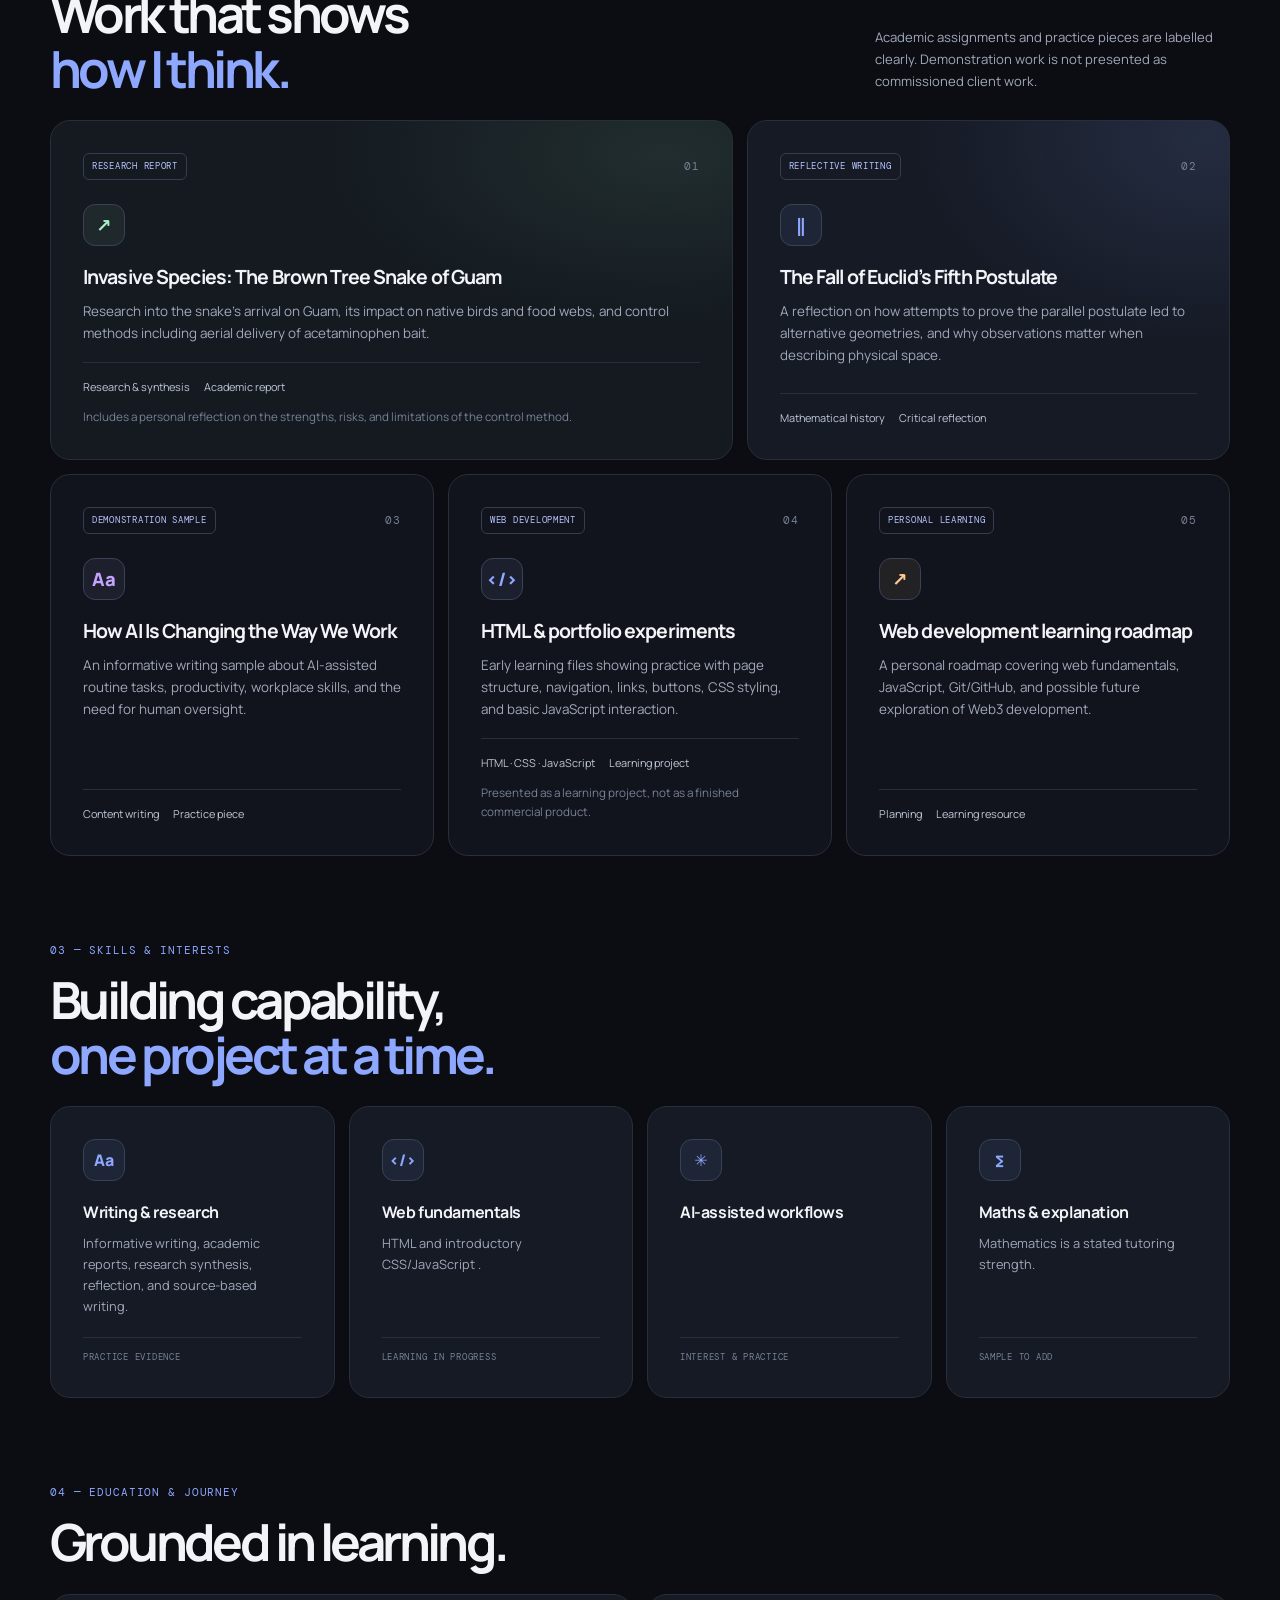
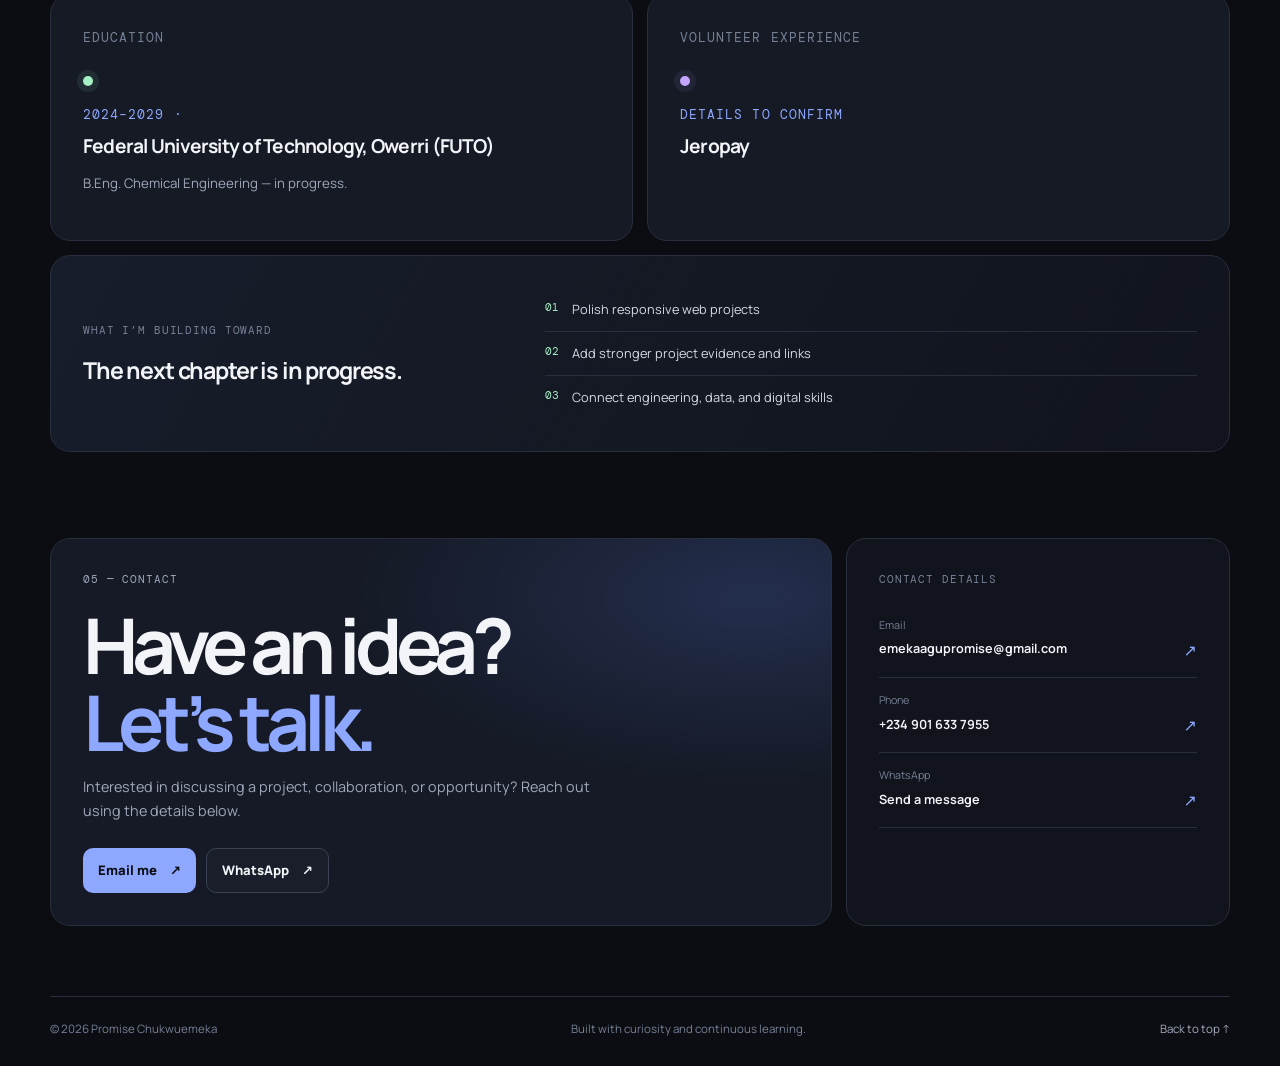
==== commit 0f273791: "Update education date text in index.html Removed specific text from education date." ====
--- a/index.html
+++ b/index.html
@@ -160,7 +160,7 @@
         <article class="tile education-card tile-span-6">
           <p class="tile-label">EDUCATION</p>
           <div class="timeline-mark" aria-hidden="true"></div>
-          <p class="date">2024–2029 · AS LISTED IN CV</p>
+          <p class="date">2024–2029 · </p>
           <h3>Federal University of Technology, Owerri (FUTO)</h3>
           <p class="muted">B.Eng. Chemical Engineering — in progress.</p>
           
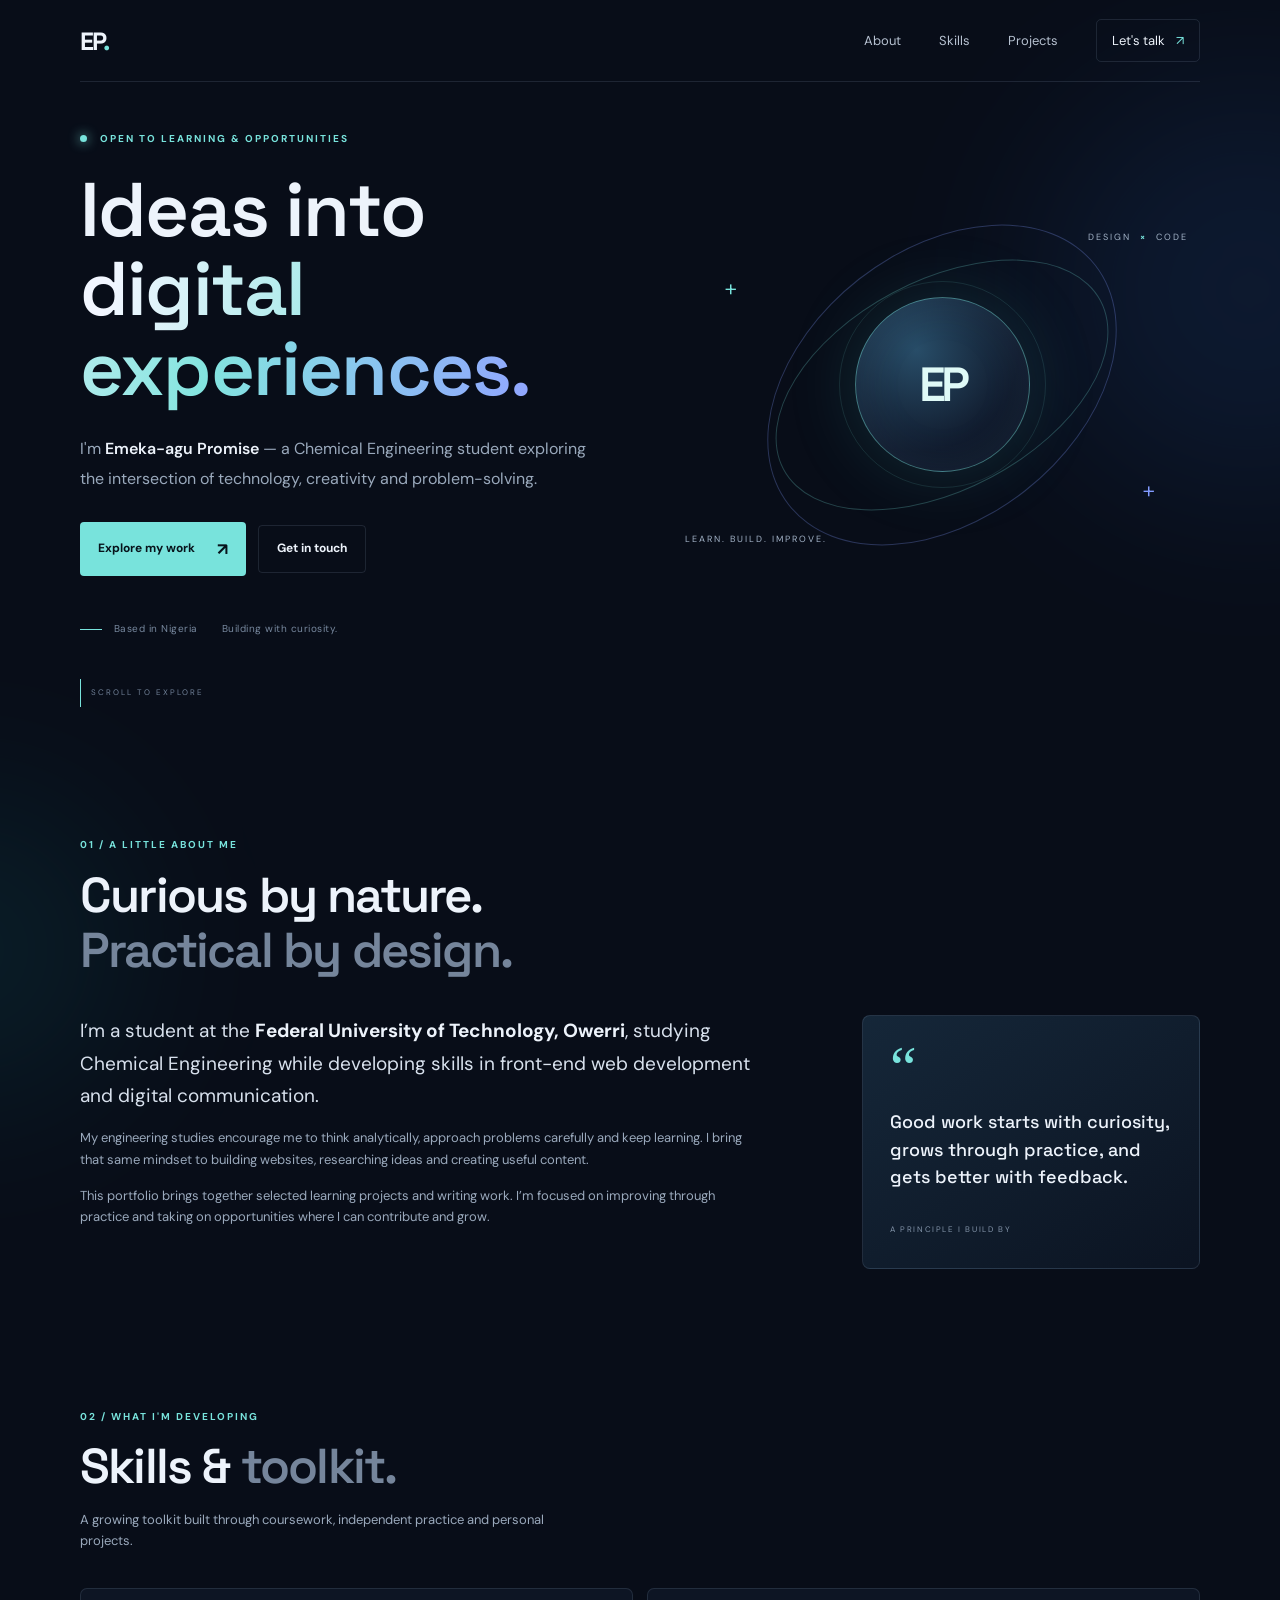
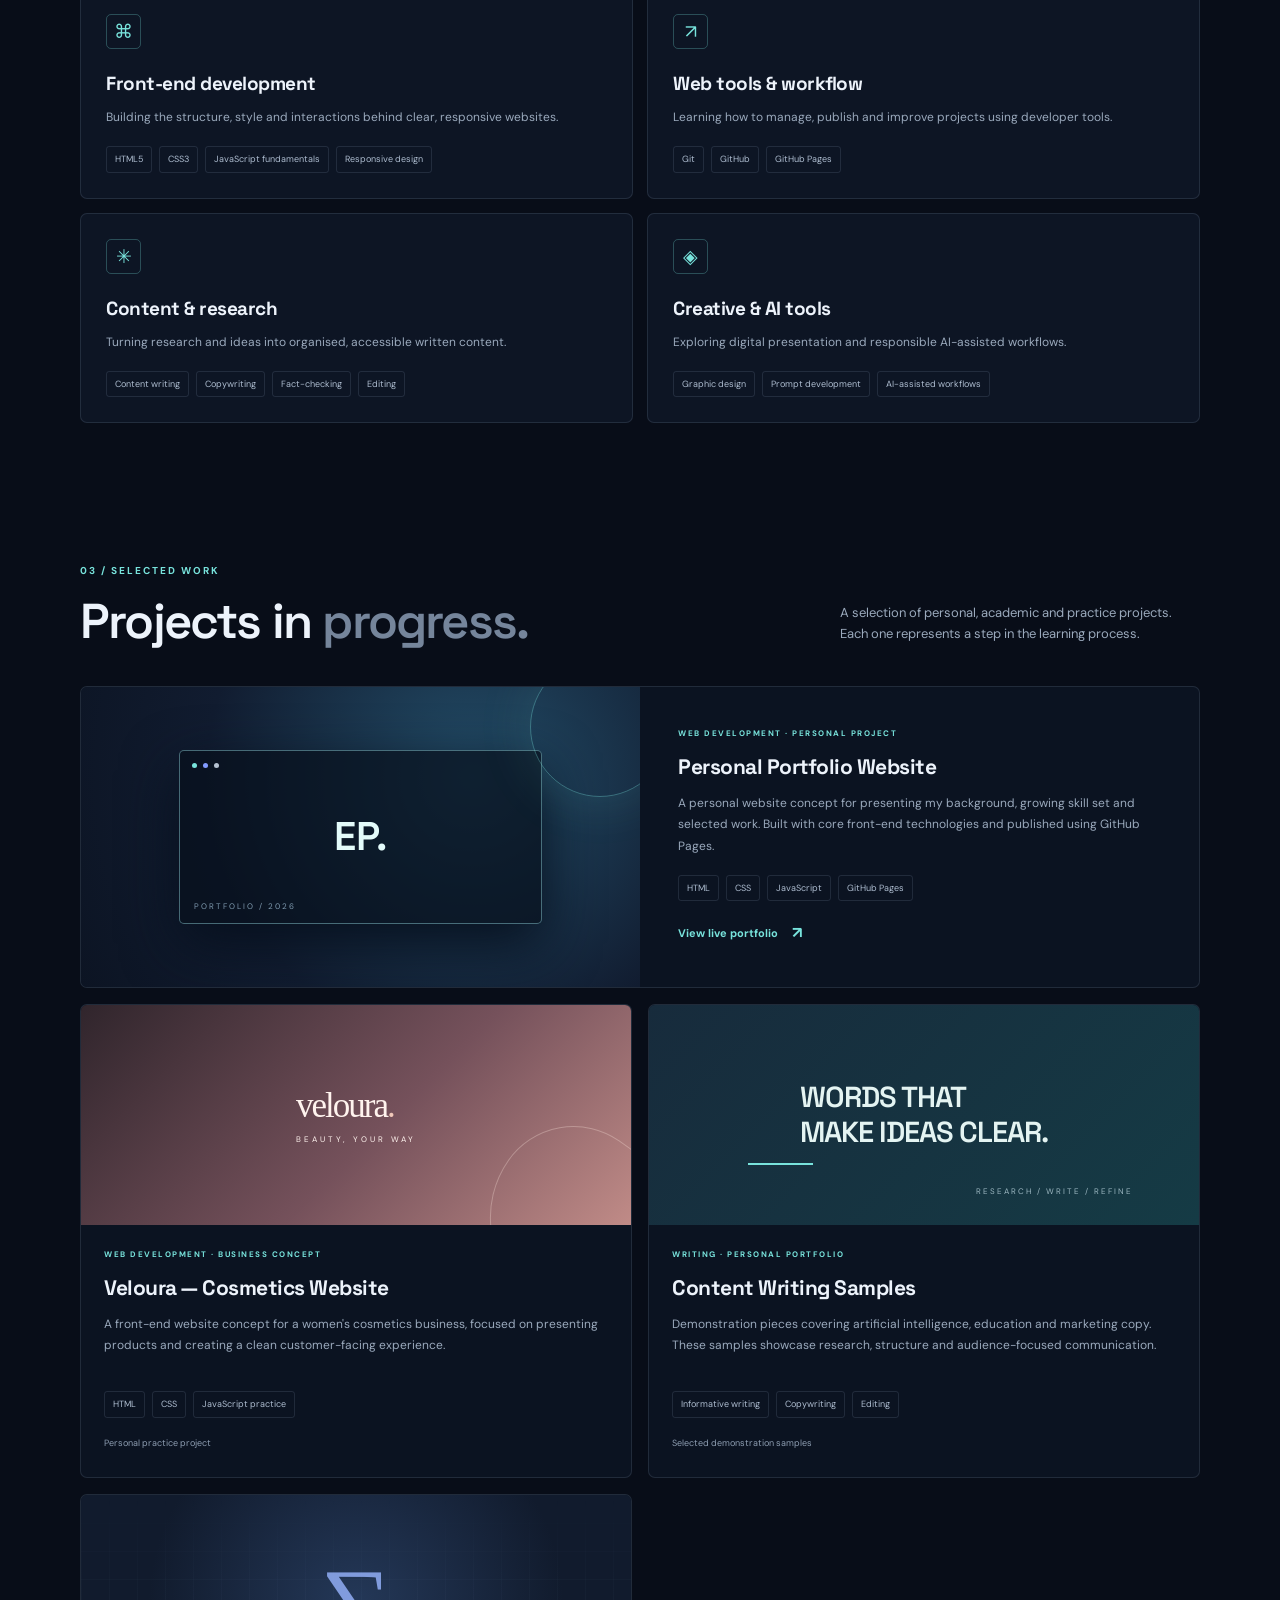
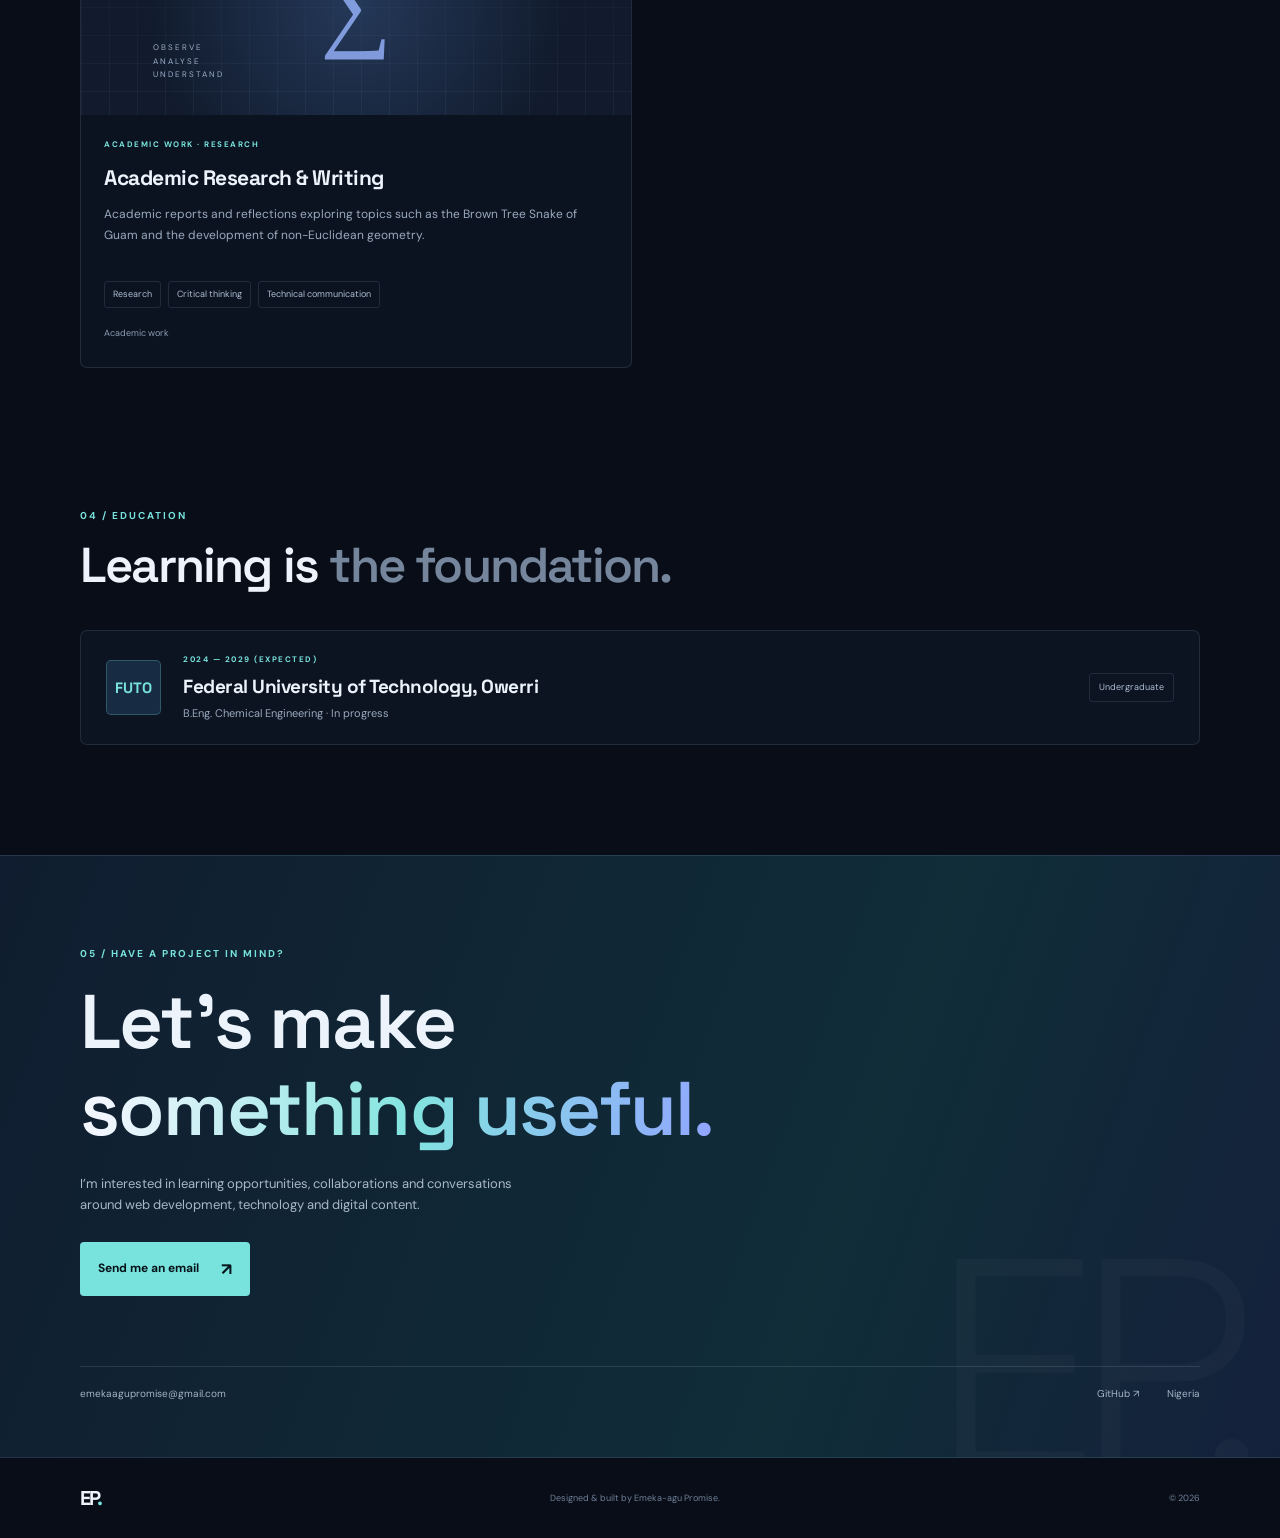
==== commit 346db1be: "Add files via upload" ====
--- a/index.html
+++ b/index.html
@@ -1,208 +1,189 @@
-<!doctype html>
+<!DOCTYPE html>
 <html lang="en">
 <head>
-  <meta charset="utf-8">
-  <meta name="viewport" content="width=device-width, initial-scale=1">
-  <meta name="theme-color" content="#0b0d12">
-  <meta name="description" content="Promise Chukwuemeka's portfolio featuring academic research, writing, web development learning projects, and professional interests.">
-  <title>Promise Chukwuemeka — Portfolio</title>
+  <meta charset="UTF-8">
+  <meta name="viewport" content="width=device-width, initial-scale=1.0">
+  <meta name="description" content="The portfolio of Emeka-agu Promise — Chemical Engineering student, front-end web developer and digital content creator.">
+  <meta name="theme-color" content="#080d18">
+  <title>Emeka-agu Promise | Portfolio</title>
   <link rel="preconnect" href="https://fonts.googleapis.com">
   <link rel="preconnect" href="https://fonts.gstatic.com" crossorigin>
-  <link href="https://fonts.googleapis.com/css2?family=DM+Mono:wght@400;500&family=Manrope:wght@400;500;600;700;800&display=swap" rel="stylesheet">
+  <link href="https://fonts.googleapis.com/css2?family=DM+Sans:wght@400;500;600;700&family=Space+Grotesk:wght@400;500;600;700&display=swap" rel="stylesheet">
   <link rel="stylesheet" href="style.css">
-  <script src="script.js" defer></script>
 </head>
 <body>
-  <a class="skip-link" href="#main">Skip to content</a>
-  <header class="topbar">
-    <a class="brand" href="#home" aria-label="Promise Chukwuemeka home">PC<span>.</span></a>
-    <button class="menu-toggle" type="button" aria-label="Open navigation" aria-controls="nav" aria-expanded="false">☰</button>
-    <nav id="nav" aria-label="Main navigation">
+  <div class="ambient ambient-one"></div>
+  <div class="ambient ambient-two"></div>
+  <header class="site-header">
+    <a class="brand" href="#home" aria-label="Emeka-agu Promise home">EP<span>.</span></a>
+    <button class="menu-toggle" aria-label="Open navigation" aria-expanded="false">
+      <span></span><span></span>
+    </button>
+    <nav class="nav-links" aria-label="Main navigation">
       <a href="#about">About</a>
-      <a href="#work">Selected work</a>
       <a href="#skills">Skills</a>
-      <a href="#journey">Journey</a>
-      <a href="#contact">Contact <span aria-hidden="true">↗</span></a>
+      <a href="#projects">Projects</a>
+      <a href="#contact" class="nav-contact">Let's talk <span>↗</span></a>
     </nav>
   </header>
 
-  <main id="main" class="page-shell">
-    <section class="bento hero-grid" id="home" aria-labelledby="hero-title">
-      <div class="tile hero tile-span-8">
-        <div class="eyebrow"><span class="status-dot"></span> STUDENT · CREATOR · BUILDER</div>
-        <p class="hero-kicker">A portfolio of what I’m learning and making.</p>
-        <h1 id="hero-title">Promise<br><span>Chukwuemeka.</span></h1>
-        <p class="hero-copy">I bring research, clear writing, and digital curiosity together to explore ideas and build useful projects.</p>
-        <p class="muted">Chemical Engineering student at the Federal University of Technology, Owerri (FUTO), exploring content writing, front-end development, and technology.</p>
-        <div class="actions">
-          <a class="button button-primary" href="#work">Explore my work <span aria-hidden="true">↘</span></a>
-          <a class="button button-quiet" href="#contact">Get in touch <span aria-hidden="true">↗</span></a>
+  <main>
+    <section class="hero section-wrap" id="home">
+      <div class="hero-copy">
+        <p class="eyebrow"><span class="status-dot"></span> OPEN TO LEARNING & OPPORTUNITIES</p>
+        <h1>Ideas into<br><span class="gradient-text">digital experiences.</span></h1>
+        <p class="hero-intro">I'm <strong>Emeka-agu Promise</strong> — a Chemical Engineering student exploring the intersection of technology, creativity and problem-solving.</p>
+        <div class="hero-actions">
+          <a class="button button-primary" href="#projects">Explore my work <span>↗</span></a>
+          <a class="button button-quiet" href="#contact">Get in touch</a>
         </div>
-        <div class="hero-foot"><span>PORTFOLIO / 2026</span><span>Research · Writing · Web</span></div>
+        <div class="hero-meta">
+          <span><i class="meta-line"></i> Based in Nigeria</span>
+          <span>Building with curiosity.</span>
+        </div>
       </div>
-
-      <aside class="tile identity tile-span-4" aria-label="Portfolio overview">
-        <div class="tile-label"><span>01 / OVERVIEW</span><span class="spark" aria-hidden="true">✳</span></div>
-        <div class="monogram" aria-hidden="true">PC<span>.</span></div>
-        <h2>Curious by nature.<br>Practical by design.</h2>
-        <p class="muted">A growing collection of academic work, writing samples, and digital learning projects.</p>
-        <div class="chip-row"><span class="chip">Engineering</span><span class="chip">Writing</span><span class="chip">Web</span><span class="chip">AI interests</span></div>
-      </aside>
-
-      <a class="tile mini-tile tile-span-4" href="#work">
-        <span class="tile-label">02 / SELECTED WORK</span>
-        <span class="mini-number">05</span>
-        <span class="mini-copy">Projects and learning samples currently featured</span>
-        <span class="tile-arrow" aria-hidden="true">↗</span>
-      </a>
-      <a class="tile mini-tile accent-tile tile-span-4" href="#skills">
-        <span class="tile-label">03 / APPROACH</span>
-        <span class="mini-heading">Learn.<br>Build. Improve.</span>
-        <span class="mini-copy">Progress over pretending to know it all.</span>
-        <span class="tile-arrow" aria-hidden="true">↗</span>
-      </a>
-      <a class="tile mini-tile tile-span-4" href="#contact">
-        <span class="tile-label">04 / OPEN TO</span>
-        <span class="mini-heading">Ideas &<br>opportunities</span>
-        <span class="mini-copy">Reach out to discuss a project or collaboration.</span>
-        <span class="tile-arrow" aria-hidden="true">↗</span>
-      </a>
+      <div class="hero-visual" aria-label="Abstract digital artwork">
+        <div class="visual-orbit orbit-a"></div>
+        <div class="visual-orbit orbit-b"></div>
+        <div class="visual-core"><span>EP</span></div>
+        <div class="visual-label label-top">DESIGN <b>×</b> CODE</div>
+        <div class="visual-label label-bottom">LEARN. BUILD. IMPROVE.</div>
+        <div class="visual-cross cross-one">+</div>
+        <div class="visual-cross cross-two">+</div>
+      </div>
+      <a class="scroll-cue" href="#about"><span></span> SCROLL TO EXPLORE</a>
     </section>
 
-    <section class="section-block" id="about">
+    <section class="section-wrap section-block" id="about">
       <div class="section-heading">
-        <p class="eyebrow">01 — ABOUT</p>
-        <h2>Different interests.<br><span>One curious mind.</span></h2>
+        <p class="eyebrow">01 / A LITTLE ABOUT ME</p>
+        <h2>Curious by nature.<br><span class="muted-heading">Practical by design.</span></h2>
       </div>
-      <div class="bento about-grid">
-        <article class="tile about-main tile-span-7">
-          <p class="large-copy">I’m a Chemical Engineering student with interests beyond the classroom: research, writing, digital tools, web development, and explaining ideas clearly.</p>
-          <p class="muted">My academic work gives me opportunities to practise research, source evaluation, and structured thinking. I’m also learning to build websites and create digital content. This portfolio brings together selected work and will grow as I complete more projects.</p>
+      <div class="about-grid">
+        <div class="about-main">
+          <p class="large-copy">I’m a student at the <strong>Federal University of Technology, Owerri</strong>, studying Chemical Engineering while developing skills in front-end web development and digital communication.</p>
+          <p>My engineering studies encourage me to think analytically, approach problems carefully and keep learning. I bring that same mindset to building websites, researching ideas and creating useful content.</p>
+          <p>This portfolio brings together selected learning projects and writing work. I’m focused on improving through practice and taking on opportunities where I can contribute and grow.</p>
+        </div>
+        <aside class="about-note">
+          <span class="note-mark">“</span>
+          <p>Good work starts with curiosity, grows through practice, and gets better with feedback.</p>
+          <span class="note-caption">A PRINCIPLE I BUILD BY</span>
+        </aside>
+      </div>
+    </section>
+
+    <section class="section-wrap section-block" id="skills">
+      <div class="section-heading">
+        <p class="eyebrow">02 / WHAT I'M DEVELOPING</p>
+        <h2>Skills & <span class="muted-heading">toolkit.</span></h2>
+        <p class="section-subtitle">A growing toolkit built through coursework, independent practice and personal projects.</p>
+      </div>
+      <div class="skills-grid">
+        <article class="skill-card">
+          <div class="skill-icon">⌘</div><h3>Front-end development</h3>
+          <p>Building the structure, style and interactions behind clear, responsive websites.</p>
+          <div class="tags"><span>HTML5</span><span>CSS3</span><span>JavaScript fundamentals</span><span>Responsive design</span></div>
         </article>
-        <article class="tile principles tile-span-5">
-          <p class="tile-label">WHAT I VALUE</p>
-          <ul class="principle-list">
-            <li><span>01</span> Clear communication</li>
-            <li><span>02</span> Thoughtful research</li>
-            <li><span>03</span> Honest representation</li>
-            <li><span>04</span> Continuous learning</li>
-          </ul>
+        <article class="skill-card">
+          <div class="skill-icon">↗</div><h3>Web tools & workflow</h3>
+          <p>Learning how to manage, publish and improve projects using developer tools.</p>
+          <div class="tags"><span>Git</span><span>GitHub</span><span>GitHub Pages</span></div>
+        </article>
+        <article class="skill-card">
+          <div class="skill-icon">✳</div><h3>Content & research</h3>
+          <p>Turning research and ideas into organised, accessible written content.</p>
+          <div class="tags"><span>Content writing</span><span>Copywriting</span><span>Fact-checking</span><span>Editing</span></div>
+        </article>
+        <article class="skill-card">
+          <div class="skill-icon">◈</div><h3>Creative & AI tools</h3>
+          <p>Exploring digital presentation and responsible AI-assisted workflows.</p>
+          <div class="tags"><span>Graphic design</span><span>Prompt development</span><span>AI-assisted workflows</span></div>
         </article>
       </div>
     </section>
 
-    <section class="section-block" id="work">
-      <div class="section-heading section-heading-row">
-        <div><p class="eyebrow">02 — SELECTED WORK</p><h2>Work that shows<br><span>how I think.</span></h2></div>
-        <p class="muted heading-note">Academic assignments and practice pieces are labelled clearly. Demonstration work is not presented as commissioned client work.</p>
+    <section class="section-wrap section-block" id="projects">
+      <div class="section-heading projects-heading">
+        <div><p class="eyebrow">03 / SELECTED WORK</p><h2>Projects in <span class="muted-heading">progress.</span></h2></div>
+        <p class="section-subtitle">A selection of personal, academic and practice projects. Each one represents a step in the learning process.</p>
       </div>
-      <div class="bento project-grid">
-        <article class="tile project project-feature tile-span-7">
-          <div class="project-top"><span class="tag">RESEARCH REPORT</span><span class="project-no">01</span></div>
-          <div class="project-symbol symbol-green" aria-hidden="true">↗</div>
-          <h3>Invasive Species: The Brown Tree Snake of Guam</h3>
-          <p>Research into the snake’s arrival on Guam, its impact on native birds and food webs, and control methods including aerial delivery of acetaminophen bait.</p>
-          <div class="project-bottom"><span>Research & synthesis</span><span>Academic report</span></div>
-          <p class="project-note">Includes a personal reflection on the strengths, risks, and limitations of the control method.</p>
+      <div class="project-list">
+        <article class="project-card project-featured">
+          <div class="project-art art-portfolio"><span class="art-window"><i></i><i></i><i></i><b>EP.</b><em>PORTFOLIO / 2026</em></span><span class="art-orb"></span></div>
+          <div class="project-info">
+            <p class="project-type">WEB DEVELOPMENT · PERSONAL PROJECT</p>
+            <h3>Personal Portfolio Website</h3>
+            <p>A personal website concept for presenting my background, growing skill set and selected work. Built with core front-end technologies and published using GitHub Pages.</p>
+            <div class="tags"><span>HTML</span><span>CSS</span><span>JavaScript</span><span>GitHub Pages</span></div>
+            <a class="text-link" href="https://p16gjghkkkkk.github.io/-promise-portfolio/" target="_blank" rel="noopener">View live portfolio <span>↗</span></a>
+          </div>
         </article>
-        <article class="tile project project-euclid tile-span-5">
-          <div class="project-top"><span class="tag">REFLECTIVE WRITING</span><span class="project-no">02</span></div>
-          <div class="project-symbol" aria-hidden="true">∥</div>
-          <h3>The Fall of Euclid’s Fifth Postulate</h3>
-          <p>A reflection on how attempts to prove the parallel postulate led to alternative geometries, and why observations matter when describing physical space.</p>
-          <div class="project-bottom"><span>Mathematical history</span><span>Critical reflection</span></div>
+        <article class="project-card">
+          <div class="project-art art-veloura"><div class="veloura-word">veloura<span>.</span><small>BEAUTY, YOUR WAY</small></div><div class="beauty-shape"></div></div>
+          <div class="project-info">
+            <p class="project-type">WEB DEVELOPMENT · BUSINESS CONCEPT</p>
+            <h3>Veloura — Cosmetics Website</h3>
+            <p>A front-end website concept for a women's cosmetics business, focused on presenting products and creating a clean customer-facing experience.</p>
+            <div class="tags"><span>HTML</span><span>CSS</span><span>JavaScript practice</span></div>
+            <span class="project-status">Personal practice project</span>
+          </div>
         </article>
-        <article class="tile project tile-span-4">
-          <div class="project-top"><span class="tag">DEMONSTRATION SAMPLE</span><span class="project-no">03</span></div>
-          <div class="project-symbol symbol-purple" aria-hidden="true">Aa</div>
-          <h3>How AI Is Changing the Way We Work</h3>
-          <p>An informative writing sample about AI-assisted routine tasks, productivity, workplace skills, and the need for human oversight.</p>
-          <div class="project-bottom"><span>Content writing</span><span>Practice piece</span></div>
+        <article class="project-card">
+          <div class="project-art art-writing"><span class="writing-kicker">WORDS THAT<br>MAKE IDEAS CLEAR.</span><span class="writing-line"></span><span class="writing-bottom">RESEARCH / WRITE / REFINE</span></div>
+          <div class="project-info">
+            <p class="project-type">WRITING · PERSONAL PORTFOLIO</p>
+            <h3>Content Writing Samples</h3>
+            <p>Demonstration pieces covering artificial intelligence, education and marketing copy. These samples showcase research, structure and audience-focused communication.</p>
+            <div class="tags"><span>Informative writing</span><span>Copywriting</span><span>Editing</span></div>
+            <span class="project-status">Selected demonstration samples</span>
+          </div>
         </article>
-        <article class="tile project tile-span-4">
-          <div class="project-top"><span class="tag">WEB DEVELOPMENT</span><span class="project-no">04</span></div>
-          <div class="project-symbol symbol-blue" aria-hidden="true">&lt;/&gt;</div>
-          <h3>HTML & portfolio experiments</h3>
-          <p>Early learning files showing practice with page structure, navigation, links, buttons, CSS styling, and basic JavaScript interaction.</p>
-          <div class="project-bottom"><span>HTML · CSS · JavaScript</span><span>Learning project</span></div>
-          <p class="project-note">Presented as a learning project, not as a finished commercial product.</p>
-        </article>
-        <article class="tile project tile-span-4">
-          <div class="project-top"><span class="tag">PERSONAL LEARNING</span><span class="project-no">05</span></div>
-          <div class="project-symbol symbol-orange" aria-hidden="true">↗</div>
-          <h3>Web development learning roadmap</h3>
-          <p>A personal roadmap covering web fundamentals, JavaScript, Git/GitHub, and possible future exploration of Web3 development.</p>
-          <div class="project-bottom"><span>Planning</span><span>Learning resource</span></div>
-        </article>
-      </div>
-    </section>
-
-    <section class="section-block" id="skills">
-      <div class="section-heading">
-        <p class="eyebrow">03 — SKILLS & INTERESTS</p>
-        <h2>Building capability,<br><span>one project at a time.</span></h2>
-      </div>
-      <div class="bento skills-grid">
-        <article class="tile skill-card tile-span-3"><span class="skill-icon">Aa</span><h3>Writing & research</h3><p>Informative writing, academic reports, research synthesis, reflection, and source-based writing.</p><span class="skill-foot">PRACTICE EVIDENCE</span></article>
-        <article class="tile skill-card tile-span-3"><span class="skill-icon">&lt;/&gt;</span><h3>Web fundamentals</h3><p>HTML and introductory CSS/JavaScript .</p><span class="skill-foot">LEARNING IN PROGRESS</span></article>
-        <article class="tile skill-card tile-span-3"><span class="skill-icon">✳</span><h3>AI-assisted workflows</h3><span class="skill-foot">INTEREST & PRACTICE</span></article>
-        <article class="tile skill-card tile-span-3"><span class="skill-icon">∑</span><h3>Maths & explanation</h3><p>Mathematics is a stated tutoring strength.</p><span class="skill-foot">SAMPLE TO ADD</span></article>
-      </div>
-      
-    </section>
-
-    <section class="section-block" id="journey">
-      <div class="section-heading">
-        <p class="eyebrow">04 — EDUCATION & JOURNEY</p>
-        <h2>Grounded in learning.</h2>
-      </div>
-      <div class="bento journey-grid">
-        <article class="tile education-card tile-span-6">
-          <p class="tile-label">EDUCATION</p>
-          <div class="timeline-mark" aria-hidden="true"></div>
-          <p class="date">2024–2029 · </p>
-          <h3>Federal University of Technology, Owerri (FUTO)</h3>
-          <p class="muted">B.Eng. Chemical Engineering — in progress.</p>
-          
-        </article>
-        <article class="tile education-card tile-span-6">
-          <p class="tile-label">VOLUNTEER EXPERIENCE</p>
-          <div class="timeline-mark timeline-mark-purple" aria-hidden="true"></div>
-          <p class="date">DETAILS TO CONFIRM</p>
-          <h3>Jeropay</h3>
-          
-          
-        </article>
-        <article class="tile next-card tile-span-12">
-          <div><p class="tile-label">WHAT I’M BUILDING TOWARD</p><h3>The next chapter is in progress.</h3></div>
-          <div class="next-items">
-            <p><span>01</span> Polish responsive web projects</p>
-            <p><span>02</span> Add stronger project evidence and links</p>
-            <p><span>03</span> Connect engineering, data, and digital skills</p>
+        <article class="project-card">
+          <div class="project-art art-research"><span class="research-symbol">∑</span><span class="research-caption">OBSERVE<br>ANALYSE<br>UNDERSTAND</span><div class="research-grid"></div></div>
+          <div class="project-info">
+            <p class="project-type">ACADEMIC WORK · RESEARCH</p>
+            <h3>Academic Research & Writing</h3>
+            <p>Academic reports and reflections exploring topics such as the Brown Tree Snake of Guam and the development of non-Euclidean geometry.</p>
+            <div class="tags"><span>Research</span><span>Critical thinking</span><span>Technical communication</span></div>
+            <span class="project-status">Academic work</span>
           </div>
         </article>
       </div>
     </section>
 
-    <section class="bento contact-grid" id="contact">
-      <div class="tile contact-main tile-span-8">
-        <p class="eyebrow">05 — CONTACT</p>
-        <h2>Have an idea?<br><span>Let’s talk.</span></h2>
-        <p class="muted">Interested in discussing a project, collaboration, or opportunity? Reach out using the details below.</p>
-        <div class="actions">
-          <a class="button button-primary" href="mailto:emekaagupromise@gmail.com">Email me <span aria-hidden="true">↗</span></a>
-          <a class="button button-quiet" href="https://wa.me/2349016337955" target="_blank" rel="noopener noreferrer">WhatsApp <span aria-hidden="true">↗</span></a>
+    <section class="section-wrap section-block education-block">
+      <div class="section-heading">
+        <p class="eyebrow">04 / EDUCATION</p>
+        <h2>Learning is <span class="muted-heading">the foundation.</span></h2>
+      </div>
+      <div class="education-card">
+        <div class="education-mark">FUTO</div>
+        <div><p class="project-type">2024 — 2029 (EXPECTED)</p><h3>Federal University of Technology, Owerri</h3><p>B.Eng. Chemical Engineering · In progress</p></div>
+        <span class="education-status">Undergraduate</span>
+      </div>
+    </section>
+
+    <section class="contact-section" id="contact">
+      <div class="section-wrap contact-inner">
+        <p class="eyebrow">05 / HAVE A PROJECT IN MIND?</p>
+        <h2>Let's make<br><span class="gradient-text">something useful.</span></h2>
+        <p class="contact-copy">I’m interested in learning opportunities, collaborations and conversations around web development, technology and digital content.</p>
+        <a class="button button-primary" href="mailto:emekaagupromise@gmail.com">Send me an email <span>↗</span></a>
+        <div class="contact-bottom">
+          <a href="mailto:emekaagupromise@gmail.com">emekaagupromise@gmail.com</a>
+          <a href="https://github.com/P16gjghkkkkk" target="_blank" rel="noopener">GitHub ↗</a>
+          <span>Nigeria</span>
         </div>
       </div>
-      <div class="tile contact-details tile-span-4">
-        <p class="tile-label">CONTACT DETAILS</p>
-        <a class="contact-link" href="mailto:emekaagupromise@gmail.com"><span>Email</span><strong>emekaagupromise@gmail.com</strong><span aria-hidden="true">↗</span></a>
-        <a class="contact-link" href="tel:+2349016337955"><span>Phone</span><strong>+234 901 633 7955</strong><span aria-hidden="true">↗</span></a>
-        <a class="contact-link" href="https://wa.me/2349016337955" target="_blank" rel="noopener noreferrer"><span>WhatsApp</span><strong>Send a message</strong><span aria-hidden="true">↗</span></a>
-    
     </section>
   </main>
 
-  <footer class="site-footer"><span>© <span id="year"></span> Promise Chukwuemeka</span><span>Built with curiosity and continuous learning.</span><a href="#home">Back to top ↑</a></footer>
+  <footer class="site-footer section-wrap">
+    <a class="brand" href="#home">EP<span>.</span></a>
+    <p>Designed & built by Emeka-agu Promise.</p>
+    <p>© <span id="year"></span></p>
+  </footer>
+  <script src="script.js"></script>
 </body>
-</html>
+</html>
--- a/style.css
+++ b/style.css
@@ -1,214 +1,128 @@
-@import url('https://fonts.googleapis.com/css2?family=DM+Mono:wght@400;500&family=Manrope:wght@400;500;600;700;800&display=swap');
-
-:root {
-  color-scheme: dark;
-  --bg: #0b0d12;
-  --panel: #11141c;
-  --panel-2: #151a25;
-  --panel-3: #1a2030;
-  --line: #282e3b;
-  --text: #f2f4f8;
-  --muted: #a0a8ba;
-  --soft: #778196;
-  --blue: #8ea7ff;
-  --blue-strong: #6688ff;
-  --green: #a5f0c5;
-  --purple: #c3a5ff;
-  --orange: #ffca91;
-  --radius: 20px;
-  --mono: "DM Mono", monospace;
-  --sans: "Manrope", system-ui, -apple-system, BlinkMacSystemFont, "Segoe UI", sans-serif;
+*{box-sizing:border-box;margin:0;padding:0}
+:root{--bg:#080d18;--panel:#101a2a;--panel2:#0d1625;--text:#edf3fb;--muted:#9aa9bc;--line:rgba(180,202,230,.13);--cyan:#78e3dc;--blue:#829bff;--font:"DM Sans",sans-serif;--display:"Space Grotesk",sans-serif}
+html{scroll-behavior:smooth;scroll-padding-top:90px}
+body{background:var(--bg);color:var(--text);font-family:var(--font);line-height:1.65;overflow-x:hidden}
+a{color:inherit;text-decoration:none}
+.ambient{position:absolute;pointer-events:none;filter:blur(90px);opacity:.16;border-radius:50%;z-index:-1}
+.ambient-one{width:420px;height:420px;background:#2859a9;top:80px;right:-180px}
+.ambient-two{width:300px;height:300px;background:#147d82;top:800px;left:-180px}
+.section-wrap{width:min(1120px,calc(100% - 48px));margin-inline:auto}
+.site-header{height:82px;width:min(1120px,calc(100% - 48px));margin:auto;display:flex;align-items:center;justify-content:space-between;border-bottom:1px solid var(--line);position:relative;z-index:10}
+.brand{font:700 25px var(--display);letter-spacing:-2px}.brand span{color:var(--cyan)}
+.nav-links{display:flex;align-items:center;gap:38px;color:#b6c1d0;font-size:13px}
+.nav-links a{transition:color .2s}.nav-links a:hover,.contact-bottom a:hover{color:var(--cyan)}
+.nav-contact{border:1px solid var(--line);padding:10px 15px;border-radius:5px;color:var(--text)!important}.nav-contact span{color:var(--cyan);margin-left:8px}
+.menu-toggle{display:none;background:none;border:0}
+.hero{min-height:650px;display:grid;grid-template-columns:1.08fr .92fr;align-items:center;position:relative;padding-top:35px;padding-bottom:80px}
+.eyebrow{font-size:10px;letter-spacing:2px;font-weight:700;color:var(--cyan);margin-bottom:22px}
+.status-dot{display:inline-block;width:7px;height:7px;background:var(--cyan);border-radius:50%;margin-right:9px;box-shadow:0 0 12px var(--cyan)}
+h1,h2,h3{font-family:var(--display);letter-spacing:-1.8px}
+h1{font-size:clamp(48px,6vw,76px);line-height:1.05;font-weight:600;max-width:690px}
+.gradient-text{background:linear-gradient(100deg,#f2f6ff 5%,#83e4df 52%,#91a5ff 100%);background-clip:text;-webkit-background-clip:text;color:transparent}
+.hero-intro{max-width:520px;color:var(--muted);font-size:16px;margin:25px 0 29px;line-height:1.85}.hero-intro strong{color:var(--text);font-weight:600}
+.hero-actions{display:flex;gap:12px;align-items:center;flex-wrap:wrap}
+.button{display:inline-flex;align-items:center;gap:22px;padding:13px 18px;font-size:12px;font-weight:700;border-radius:4px;transition:transform .2s,background .2s}
+.button:hover{transform:translateY(-3px)}
+.button-primary{background:var(--cyan);color:#07131b}.button-primary span{font-size:17px}
+.button-quiet{border:1px solid var(--line);color:var(--text)}
+.hero-meta{display:flex;gap:24px;color:#78899f;font-size:10px;letter-spacing:.5px;margin-top:45px}
+.meta-line{display:inline-block;width:22px;height:1px;background:var(--cyan);vertical-align:middle;margin-right:8px}
+.hero-visual{height:420px;position:relative;display:grid;place-items:center}
+.visual-orbit{position:absolute;border:1px solid rgba(120,227,220,.25);border-radius:50%;transform:rotate(-28deg)}
+.orbit-a{width:360px;height:210px}.orbit-b{width:270px;height:390px;transform:rotate(52deg);border-color:rgba(130,155,255,.28)}
+.visual-core{width:175px;height:175px;border-radius:50%;display:grid;place-items:center;background:radial-gradient(circle at 35% 30%,#284d68,#101a2c 62%,#0a101d);border:1px solid rgba(120,227,220,.45);box-shadow:0 0 70px rgba(62,177,183,.18),inset 0 0 45px rgba(117,180,220,.1);font:600 48px var(--display);letter-spacing:-5px;color:#dffaf7}
+.visual-core:after{content:"";position:absolute;width:205px;height:205px;border:1px solid rgba(120,227,220,.12);border-radius:50%}
+.visual-label{position:absolute;font-size:9px;letter-spacing:2px;color:#a4b4c8}.visual-label b{color:var(--cyan);padding:0 5px}
+.label-top{top:55px;right:12px}.label-bottom{bottom:48px;left:0}
+.visual-cross{position:absolute;color:var(--cyan);font-size:23px;font-weight:300}.cross-one{top:95px;left:40px}.cross-two{bottom:85px;right:45px;color:var(--blue)}
+.scroll-cue{position:absolute;bottom:25px;left:0;font-size:8px;letter-spacing:2px;color:#718198;display:flex;align-items:center;gap:10px}
+.scroll-cue span{height:28px;width:1px;background:var(--cyan)}
+.section-block{padding-top:105px;padding-bottom:35px}
+.section-heading{margin-bottom:36px}
+.section-heading .eyebrow{margin-bottom:14px}
+h2{font-size:clamp(34px,4.2vw,49px);line-height:1.14;font-weight:600}
+.muted-heading{color:#75859b}
+.about-grid{display:grid;grid-template-columns:1.35fr .65fr;gap:80px;align-items:start}
+.about-main p{color:var(--muted);font-size:13px;max-width:680px;margin-bottom:15px}
+.about-main .large-copy{font-size:19px;line-height:1.7;color:#d8e1ed}
+.about-main strong{color:var(--text)}
+.about-note{background:linear-gradient(145deg,rgba(25,46,66,.8),rgba(13,22,37,.8));border:1px solid var(--line);padding:27px;border-radius:8px}
+.note-mark{font:60px Georgia;color:var(--cyan);line-height:.8}.about-note p{font:500 18px/1.55 var(--display);margin:12px 0 23px}
+.note-caption{font-size:8px;letter-spacing:1.6px;color:#8495aa}
+.section-subtitle{color:var(--muted);font-size:13px;max-width:500px;margin-top:14px}
+.skills-grid{display:grid;grid-template-columns:repeat(2,1fr);gap:14px}
+.skill-card{padding:25px;background:rgba(16,26,42,.72);border:1px solid var(--line);border-radius:7px;transition:border-color .2s,transform .2s}
+.skill-card:hover,.project-card:hover{border-color:rgba(120,227,220,.4);transform:translateY(-3px)}
+.skill-icon{width:35px;height:35px;border:1px solid rgba(120,227,220,.28);color:var(--cyan);display:grid;place-items:center;border-radius:5px;font-size:19px;margin-bottom:19px}
+.skill-card h3,.project-info h3,.education-card h3{font-size:19px;letter-spacing:-.5px;margin-bottom:8px}
+.skill-card p,.project-info>p:not(.project-type){font-size:12px;color:var(--muted);line-height:1.8}
+.tags{display:flex;gap:7px;flex-wrap:wrap;margin-top:17px}
+.tags span{font-size:9px;color:#aebdd0;border:1px solid var(--line);padding:5px 8px;border-radius:3px}
+.projects-heading{display:flex;align-items:end;justify-content:space-between;gap:30px}
+.projects-heading .section-subtitle{max-width:360px;margin-bottom:5px}
+.project-list{display:grid;grid-template-columns:1fr 1fr;gap:16px}
+.project-card{overflow:hidden;border:1px solid var(--line);border-radius:7px;background:rgba(13,22,37,.78);transition:border-color .2s,transform .2s}
+.project-featured{grid-column:1/-1;display:grid;grid-template-columns:1fr 1fr}
+.project-art{min-height:220px;position:relative;overflow:hidden;display:grid;place-items:center;background:#111d30}
+.project-featured .project-art{min-height:300px}
+.art-portfolio{background:radial-gradient(circle at 70% 30%,#234d68,#111c30 60%,#0c1423)}
+.art-window{width:65%;height:58%;border:1px solid rgba(144,213,221,.45);border-radius:5px;background:rgba(8,16,29,.72);position:relative;box-shadow:0 20px 55px #07101e;display:flex;align-items:center;justify-content:center;font:700 40px var(--display);color:#e3fbfa}
+.art-window i{position:absolute;top:12px;left:12px;width:5px;height:5px;border-radius:50%;background:#78e3dc}.art-window i:nth-child(2){left:23px;background:#829bff}.art-window i:nth-child(3){left:34px;background:#b5c2d1}
+.art-window b{font-weight:600}.art-window em{position:absolute;bottom:12px;left:14px;font:8px var(--font);letter-spacing:2px;color:#7f9aaf}
+.art-orb{position:absolute;width:140px;height:140px;border:1px solid rgba(120,227,220,.35);border-radius:50%;right:-30px;top:-30px;box-shadow:0 0 55px rgba(120,227,220,.14)}
+.art-veloura{background:linear-gradient(135deg,#30252c,#75515b 55%,#c08b87);color:#fff3ee}
+.veloura-word{font:500 35px Georgia;z-index:1;letter-spacing:-2px}.veloura-word span{color:#f0c8b9}.veloura-word small{display:block;text-align:center;font:8px var(--font);letter-spacing:3px;margin-top:8px}
+.beauty-shape{position:absolute;width:180px;height:180px;border:1px solid rgba(255,236,224,.3);border-radius:48% 52% 40% 60%;transform:rotate(35deg);right:-35px;bottom:-85px}
+.art-writing{background:linear-gradient(135deg,#172b3c,#153b45)}
+.writing-kicker{font:600 29px/1.2 var(--display);letter-spacing:-1px;color:#e4f4f2}
+.writing-line{width:65px;height:2px;background:var(--cyan);position:absolute;left:18%;bottom:27%}
+.writing-bottom{position:absolute;right:12%;bottom:12%;font-size:8px;letter-spacing:2px;color:#9cb7c1}
+.art-research{background:radial-gradient(circle at 50% 50%,#243858,#111b2d 70%)}
+.research-symbol{font:100px Georgia;color:rgba(153,181,255,.8);z-index:1}
+.research-caption{position:absolute;left:13%;bottom:15%;font-size:8px;line-height:1.7;letter-spacing:2px;color:#9eafc9}
+.research-grid{position:absolute;inset:0;background-image:linear-gradient(rgba(151,180,222,.07) 1px,transparent 1px),linear-gradient(90deg,rgba(151,180,222,.07) 1px,transparent 1px);background-size:28px 28px;mask-image:linear-gradient(transparent,#000)}
+.project-info{padding:23px}
+.project-type{font-size:8px;letter-spacing:1.5px;color:var(--cyan);font-weight:700;margin-bottom:10px}
+.project-info h3{font-size:21px}
+.project-info>p:not(.project-type){min-height:60px}
+.project-featured .project-info{padding:38px;align-self:center}
+.project-featured .project-info>p:not(.project-type){max-width:470px}
+.text-link{display:inline-flex;gap:14px;align-items:center;color:var(--cyan);font-size:11px;font-weight:700;margin-top:19px}
+.text-link span{font-size:16px}
+.project-status{display:inline-block;margin-top:18px;font-size:9px;color:#8e9eb2}
+.education-block{padding-bottom:110px}
+.education-card{display:flex;align-items:center;gap:22px;padding:22px 25px;border:1px solid var(--line);border-radius:7px;background:rgba(16,26,42,.6)}
+.education-mark{width:55px;height:55px;display:grid;place-items:center;background:#172b43;border:1px solid rgba(120,227,220,.25);color:var(--cyan);font:700 15px var(--display);border-radius:5px}
+.education-card .project-type{margin-bottom:4px}.education-card h3{margin-bottom:2px}.education-card p:last-child{font-size:11px;color:var(--muted)}
+.education-status{margin-left:auto;font-size:9px;border:1px solid var(--line);padding:6px 9px;border-radius:3px;color:#aebdd0}
+.contact-section{background:linear-gradient(110deg,#101d30,#102d38 65%,#14213b);border-top:1px solid var(--line);border-bottom:1px solid var(--line);position:relative;overflow:hidden}
+.contact-section:after{content:"EP.";position:absolute;right:3%;bottom:-100px;font:300 300px var(--display);color:rgba(220,244,245,.025);letter-spacing:-25px;pointer-events:none}
+.contact-inner{padding-top:90px;padding-bottom:55px;position:relative;z-index:1}
+.contact-inner .eyebrow{margin-bottom:17px}
+.contact-inner h2{font-size:clamp(48px,7vw,76px)}
+.contact-copy{max-width:470px;color:#a8b8c9;font-size:13px;margin:20px 0 26px}
+.contact-bottom{display:flex;gap:28px;margin-top:70px;padding-top:19px;border-top:1px solid rgba(210,230,240,.13);font-size:10px;color:#a4b4c6}
+.contact-bottom a:first-child{margin-right:auto}
+.site-footer{min-height:80px;display:flex;align-items:center;justify-content:space-between;color:#718198;font-size:9px}
+.site-footer .brand{color:var(--text);font-size:20px}
+@media(max-width:760px){
+ .site-header{height:70px}.menu-toggle{display:flex;flex-direction:column;gap:6px;padding:10px;cursor:pointer}.menu-toggle span{width:22px;height:1px;background:#eaf4ff}
+ .nav-links{display:none;position:absolute;top:69px;left:0;right:0;background:#0d1727;border:1px solid var(--line);padding:20px;flex-direction:column;align-items:stretch;gap:18px}.nav-links.open{display:flex}.nav-contact{text-align:center}
+ .hero{grid-template-columns:1fr;padding-top:80px;min-height:auto;padding-bottom:90px}.hero-visual{height:330px;grid-row:1;margin-bottom:15px}.hero-copy{grid-row:2}h1{font-size:clamp(43px,11vw,66px)}.hero-intro{font-size:14px}
+ .orbit-a{width:290px;height:170px}.orbit-b{height:310px;width:220px}.visual-core{width:145px;height:145px}.visual-core:after{width:175px;height:175px}
+ .label-top{right:5%}.label-bottom{left:4%}
+ .section-block{padding-top:75px}.about-grid{grid-template-columns:1fr;gap:25px}.about-note{max-width:500px}
+ .projects-heading{display:block}.projects-heading .section-subtitle{margin-top:13px}
+ .project-featured{grid-template-columns:1fr}.project-featured .project-art{min-height:230px}.project-featured .project-info{padding:25px}
+ .project-info>p:not(.project-type){min-height:0}
+ .contact-inner{padding-top:70px}.contact-bottom{flex-wrap:wrap;gap:15px;margin-top:50px}.contact-bottom a:first-child{width:100%}
 }
-* { box-sizing: border-box; }
-html { scroll-behavior: smooth; scroll-padding-top: 92px; }
-body { margin: 0; background: var(--bg); color: var(--text); font-family: var(--sans); line-height: 1.65; }
-a { color: inherit; text-decoration: none; }
-a:focus-visible, button:focus-visible { outline: 3px solid var(--green); outline-offset: 4px; }
-::selection { background: var(--blue); color: #0b0d12; }
-.skip-link { position: absolute; left: -999px; top: 8px; z-index: 99; padding: 10px 14px; background: var(--green); color: #10131a; border-radius: 8px; }
-.skip-link:focus { left: 12px; }
-.topbar { min-height: 76px; position: sticky; top: 0; z-index: 20; display: flex; align-items: center; justify-content: space-between; gap: 24px; padding: 0 max(5vw, 20px); background: rgba(11,13,18,.88); border-bottom: 1px solid rgba(255,255,255,.08); backdrop-filter: blur(18px); }
-.brand { font-size: 1.45rem; font-weight: 800; letter-spacing: -.08em; }
-.brand span, h1 span, .section-heading h2 span, .contact-main h2 span { color: var(--blue); }
-nav { display: flex; align-items: center; gap: clamp(14px, 2.5vw, 32px); color: var(--muted); font-size: .82rem; }
-nav a { transition: color .2s ease; }
-nav a:hover, nav a:focus-visible { color: var(--text); }
-nav a span { color: var(--blue); }
-.menu-toggle { display: none; color: var(--text); border: 1px solid var(--line); background: var(--panel); border-radius: 10px; padding: 8px 12px; font-size: 1.2rem; }
-.page-shell { width: min(1180px, calc(100% - 40px)); margin: 28px auto 70px; }
-.bento { display: grid; grid-template-columns: repeat(12, minmax(0, 1fr)); gap: 14px; }
-.tile { position: relative; min-width: 0; padding: clamp(20px, 3vw, 32px); overflow: hidden; background: var(--panel); border: 1px solid var(--line); border-radius: var(--radius); }
-.tile-span-3 { grid-column: span 3; }
-.tile-span-4 { grid-column: span 4; }
-.tile-span-5 { grid-column: span 5; }
-.tile-span-6 { grid-column: span 6; }
-.tile-span-7 { grid-column: span 7; }
-.tile-span-8 { grid-column: span 8; }
-.tile-span-12 { grid-column: span 12; }
-.hero-grid { align-items: stretch; }
-.hero { min-height: 530px; display: flex; flex-direction: column; align-items: flex-start; background: radial-gradient(ellipse at 84% 9%, rgba(102,136,255,.19), transparent 35%), linear-gradient(140deg, #141a27, #10131a 65%); }
-.eyebrow, .tile-label, .tag, .project-no, .date, .skill-foot, .hero-foot { font-family: var(--mono); text-transform: uppercase; letter-spacing: .08em; font-size: .68rem; }
-.eyebrow { display: flex; align-items: center; gap: 10px; color: var(--muted); margin: 0 0 18px; }
-.status-dot { width: 7px; height: 7px; border-radius: 50%; background: var(--green); box-shadow: 0 0 14px rgba(165,240,197,.55); }
-.hero-kicker { margin: 0; color: #c3cada; font-size: .95rem; }
-h1 { margin: 15px 0 20px; font-size: clamp(3.1rem, 7.2vw, 6.4rem); line-height: .98; letter-spacing: -.085em; font-weight: 800; }
-.hero-copy { max-width: 660px; margin: 0 0 10px; font-size: clamp(1.08rem, 2vw, 1.35rem); font-weight: 600; line-height: 1.5; letter-spacing: -.035em; }
-.muted { color: var(--muted); }
-.hero .muted { max-width: 650px; margin: 0; font-size: .92rem; }
-.actions { display: flex; flex-wrap: wrap; gap: 10px; margin: 25px 0 32px; }
-.button { display: inline-flex; align-items: center; justify-content: center; gap: 13px; padding: 11px 15px; border-radius: 10px; font-size: .82rem; font-weight: 800; transition: transform .2s ease, background .2s ease; }
-.button:hover { transform: translateY(-2px); }
-.button-primary { background: var(--blue); color: #0b0d12; }
-.button-primary:hover { background: #b4c3ff; }
-.button-quiet { border: 1px solid #3a4253; background: rgba(255,255,255,.02); color: var(--text); }
-.button-quiet:hover { background: rgba(255,255,255,.07); }
-.hero-foot { display: flex; justify-content: space-between; gap: 12px; width: 100%; margin-top: auto; padding-top: 18px; color: var(--soft); border-top: 1px solid var(--line); font-size: .62rem; }
-.identity { display: flex; flex-direction: column; background: radial-gradient(circle at 80% 30%, rgba(165,240,197,.1), transparent 40%), var(--panel-2); }
-.tile-label { display: flex; align-items: center; justify-content: space-between; gap: 12px; color: var(--soft); margin: 0; }
-.spark { color: var(--green); font-size: 1.2rem; }
-.monogram { display: flex; align-items: center; justify-content: center; width: 92px; height: 92px; margin: 44px 0 24px; border: 1px solid #394255; border-radius: 28px; background: linear-gradient(145deg, #252d40, #141821); font-size: 2.1rem; font-weight: 800; letter-spacing: -.1em; box-shadow: 0 16px 45px rgba(0,0,0,.18); }
-.monogram span { color: var(--green); }
-.identity h2 { margin: 0 0 10px; font-size: 1.55rem; line-height: 1.2; letter-spacing: -.055em; }
-.identity .muted { margin: 0; font-size: .85rem; }
-.chip-row { display: flex; flex-wrap: wrap; gap: 7px; margin-top: auto; padding-top: 24px; }
-.chip { border: 1px solid #343c4d; border-radius: 99px; padding: 5px 9px; color: #c5ccda; font-size: .67rem; }
-.mini-tile { min-height: 185px; display: flex; flex-direction: column; background: var(--panel); transition: border-color .2s ease, transform .2s ease; }
-.mini-tile:hover { border-color: #596782; transform: translateY(-3px); }
-.mini-number { margin-top: 10px; font-size: 3.1rem; line-height: 1; letter-spacing: -.08em; font-weight: 800; }
-.mini-copy { max-width: 230px; margin-top: 7px; color: var(--muted); font-size: .8rem; }
-.tile-arrow { position: absolute; right: 22px; bottom: 18px; color: var(--blue); font-size: 1.1rem; }
-.accent-tile { background: linear-gradient(145deg, #1d2944, #151a26); }
-.mini-heading { margin-top: 18px; font-size: 1.5rem; font-weight: 800; line-height: 1.13; letter-spacing: -.06em; }
-.section-block { margin-top: 86px; }
-.section-heading { margin-bottom: 24px; }
-.section-heading .eyebrow { color: var(--blue); margin-bottom: 12px; }
-.section-heading h2 { margin: 0; font-size: clamp(2rem, 4vw, 3.35rem); line-height: 1.08; letter-spacing: -.07em; }
-.about-grid { align-items: stretch; }
-.about-main { background: var(--panel-2); }
-.large-copy { margin: 0 0 16px; max-width: 750px; font-size: clamp(1.1rem, 2vw, 1.45rem); font-weight: 650; line-height: 1.55; letter-spacing: -.035em; }
-.about-main p:last-child { margin-bottom: 0; font-size: .9rem; }
-.principles { background: var(--panel); }
-.principle-list { list-style: none; padding: 0; margin: 18px 0 0; }
-.principle-list li { display: flex; align-items: center; gap: 14px; padding: 12px 0; border-bottom: 1px solid var(--line); font-size: .86rem; font-weight: 600; }
-.principle-list li:last-child { border-bottom: 0; }
-.principle-list span { color: var(--green); font-family: var(--mono); font-size: .7rem; }
-.section-heading-row { display: flex; align-items: end; justify-content: space-between; gap: 28px; }
-.heading-note { max-width: 355px; margin: 0 0 4px; font-size: .82rem; }
-.project-grid { align-items: stretch; }
-.project { display: flex; flex-direction: column; min-height: 320px; background: var(--panel); transition: border-color .2s ease, transform .2s ease; }
-.project:hover { border-color: #454e62; transform: translateY(-2px); }
-.project-feature { background: radial-gradient(ellipse at 90% 10%, rgba(165,240,197,.09), transparent 40%), #141a20; }
-.project-euclid { background: radial-gradient(ellipse at 95% 5%, rgba(142,167,255,.13), transparent 45%), var(--panel-2); }
-.project-top { display: flex; align-items: center; justify-content: space-between; gap: 10px; }
-.tag { display: inline-flex; width: fit-content; max-width: 100%; padding: 5px 8px; border: 1px solid #353e50; border-radius: 6px; color: #b8c5ff; font-size: .57rem; }
-.project-no { color: var(--soft); }
-.project-symbol { display: flex; align-items: center; justify-content: center; width: 42px; height: 42px; margin-top: 24px; border: 1px solid #3a4356; border-radius: 12px; color: var(--blue); background: rgba(142,167,255,.08); font-size: 1.15rem; font-weight: 800; }
-.symbol-green { color: var(--green); background: rgba(165,240,197,.07); }
-.symbol-purple { color: var(--purple); background: rgba(195,165,255,.07); }
-.symbol-blue { color: var(--blue); }
-.symbol-orange { color: var(--orange); background: rgba(255,202,145,.07); }
-.project h3 { margin: 19px 0 10px; font-size: 1.22rem; line-height: 1.25; letter-spacing: -.045em; }
-.project p { color: var(--muted); font-size: .84rem; margin: 0 0 18px; }
-.project-bottom { display: flex; flex-wrap: wrap; gap: 7px 14px; margin-top: auto; padding-top: 15px; border-top: 1px solid var(--line); color: #c0c8d7; font-size: .68rem; }
-.project-note { margin-top: 12px !important; margin-bottom: 0 !important; color: var(--soft) !important; font-size: .73rem !important; }
-.skills-grid { align-items: stretch; }
-.skill-card { display: flex; flex-direction: column; min-height: 250px; background: var(--panel-2); }
-.skill-icon { display: inline-flex; align-items: center; justify-content: center; width: 42px; height: 42px; border: 1px solid #384257; border-radius: 12px; color: var(--blue); background: rgba(142,167,255,.08); font-weight: 800; }
-.skill-card h3 { margin: 18px 0 7px; font-size: 1rem; letter-spacing: -.025em; }
-.skill-card p { margin: 0 0 20px; color: var(--muted); font-size: .8rem; }
-.skill-foot { margin-top: auto; padding-top: 12px; border-top: 1px solid var(--line); color: var(--soft); font-size: .58rem; }
-.small-note { color: var(--soft); font-size: .73rem; }
-.section-block > .small-note { margin: 16px 0 0; }
-.journey-grid { align-items: stretch; }
-.education-card { background: var(--panel-2); }
-.education-card .tile-label { margin-bottom: 28px; }
-.timeline-mark { width: 10px; height: 10px; margin-bottom: 18px; border-radius: 50%; background: var(--green); box-shadow: 0 0 0 6px rgba(165,240,197,.08); }
-.timeline-mark-purple { background: var(--purple); box-shadow: 0 0 0 6px rgba(195,165,255,.08); }
-.date { margin: 0 0 8px; color: var(--blue); font-size: .62rem; }
-.education-card h3 { margin: 0 0 8px; font-size: 1.2rem; line-height: 1.3; letter-spacing: -.04em; }
-.education-card p { font-size: .83rem; }
-.education-card .small-note { margin-bottom: 0; }
-.next-card { display: grid; grid-template-columns: .8fr 1.2fr; gap: 28px; align-items: center; background: linear-gradient(120deg, #171d2b, #11141c); }
-.next-card h3 { margin: 16px 0 0; font-size: 1.45rem; line-height: 1.25; letter-spacing: -.05em; }
-.next-items p { display: flex; align-items: flex-start; gap: 13px; margin: 0; padding: 11px 0; border-bottom: 1px solid var(--line); color: #d4d9e3; font-size: .8rem; }
-.next-items p:last-child { border-bottom: 0; }
-.next-items span { color: var(--green); font-family: var(--mono); font-size: .68rem; }
-.contact-grid { margin-top: 86px; }
-.contact-main { background: radial-gradient(ellipse at 90% 15%, rgba(102,136,255,.18), transparent 40%), #151a26; }
-.contact-main h2 { margin: 18px 0 12px; font-size: clamp(2.8rem, 6vw, 5rem); line-height: 1; letter-spacing: -.08em; }
-.contact-main .muted { max-width: 520px; font-size: .9rem; }
-.contact-main .actions { margin-bottom: 0; }
-.contact-details { display: flex; flex-direction: column; background: var(--panel); }
-.contact-details > .tile-label { margin-bottom: 14px; }
-.contact-link { display: grid; grid-template-columns: 1fr auto; gap: 2px 10px; align-items: center; padding: 14px 0; border-bottom: 1px solid var(--line); }
-.contact-link > span:first-child { grid-column: 1 / -1; color: var(--soft); font-size: .67rem; }
-.contact-link strong { min-width: 0; overflow-wrap: anywhere; font-size: .79rem; font-weight: 650; }
-.contact-link > span:last-child { color: var(--blue); }
-.contact-details .small-note { margin-top: auto; padding-top: 15px; }
-.site-footer { width: min(1180px, calc(100% - 40px)); margin: 0 auto; padding: 22px 0 28px; border-top: 1px solid var(--line); display: flex; flex-wrap: wrap; align-items: center; justify-content: space-between; gap: 10px 20px; color: var(--soft); font-size: .72rem; }
-.site-footer a { color: var(--muted); }
-.site-footer a:hover { color: var(--text); }
-
-@media (min-width: 1181px) {
-  .hero-grid .identity { min-height: 530px; }
+@media(max-width:520px){
+ .section-wrap,.site-header{width:calc(100% - 36px)}
+ .skills-grid,.project-list{grid-template-columns:1fr}.project-featured{grid-column:auto}
+ .skill-card{padding:21px}.project-art{min-height:190px}
+ .hero-meta{gap:12px;flex-wrap:wrap}.scroll-cue{bottom:25px}
+ .education-card{align-items:flex-start;flex-wrap:wrap;padding:18px}.education-status{margin-left:77px;margin-top:-12px}
+ .site-footer{gap:12px;flex-wrap:wrap;padding-top:20px;padding-bottom:20px}.site-footer p:nth-child(2){order:3;width:100%}
+ .contact-bottom{font-size:9px}
 }
-@media (max-width: 900px) {
-  .tile-span-3 { grid-column: span 6; }
-  .tile-span-4 { grid-column: span 6; }
-  .tile-span-5, .tile-span-6, .tile-span-7 { grid-column: span 6; }
-  .tile-span-8 { grid-column: span 12; }
-  .hero-grid .identity { grid-column: span 12; min-height: 0; }
-  .identity { display: grid; grid-template-columns: 1fr 1fr; column-gap: 24px; align-items: start; }
-  .identity .tile-label { grid-column: 1 / -1; }
-  .monogram { margin: 24px 0 0; grid-row: span 2; }
-  .identity h2 { margin-top: 24px; }
-  .identity .muted { grid-column: 2; }
-  .identity .chip-row { grid-column: 1 / -1; margin-top: 20px; padding-top: 0; }
-  .project-feature { grid-column: span 12; }
-  .next-card { grid-column: span 12; }
-}
-@media (max-width: 620px) {
-  html { scroll-padding-top: 78px; }
-  .topbar { min-height: 66px; padding: 0 18px; }
-  .menu-toggle { display: inline-flex; align-items: center; justify-content: center; }
-  nav { display: none; position: absolute; top: 65px; left: 0; right: 0; flex-direction: column; align-items: stretch; gap: 0; padding: 10px 18px 18px; background: rgba(11,13,18,.98); border-bottom: 1px solid var(--line); }
-  nav.open { display: flex; }
-  nav a { padding: 12px 4px; border-bottom: 1px solid rgba(255,255,255,.06); }
-  nav a:last-child { border-bottom: 0; }
-  .page-shell { width: min(100% - 24px, 520px); margin-top: 12px; margin-bottom: 48px; }
-  .bento { gap: 10px; }
-  .tile { padding: 20px; border-radius: 16px; }
-  .hero { min-height: 0; padding: 25px 20px 20px; }
-  h1 { font-size: clamp(3.1rem, 15vw, 4.6rem); margin-top: 17px; }
-  .hero-copy { font-size: 1.05rem; }
-  .hero .muted { font-size: .82rem; }
-  .actions { gap: 8px; margin: 21px 0 27px; }
-  .button { font-size: .75rem; padding: 10px 12px; }
-  .hero-foot { font-size: .54rem; }
-  .tile-span-3, .tile-span-4, .tile-span-5, .tile-span-6, .tile-span-7, .tile-span-8, .tile-span-12 { grid-column: span 12; }
-  .identity { display: flex; min-height: 0; }
-  .monogram { width: 68px; height: 68px; margin: 24px 0 18px; border-radius: 20px; font-size: 1.6rem; }
-  .identity h2 { margin-top: 0; font-size: 1.4rem; }
-  .identity .muted { font-size: .82rem; }
-  .identity .chip-row { margin-top: 18px; }
-  .mini-tile { min-height: 155px; }
-  .mini-number { font-size: 2.7rem; }
-  .mini-heading { font-size: 1.4rem; }
-  .section-block, .contact-grid { margin-top: 55px; }
-  .section-heading { margin-bottom: 17px; }
-  .section-heading h2 { font-size: clamp(2rem, 10vw, 2.8rem); }
-  .section-heading-row { display: block; }
-  .heading-note { margin-top: 14px; }
-  .large-copy { font-size: 1.12rem; }
-  .project { min-height: 0; }
-  .project h3 { font-size: 1.17rem; }
-  .skill-card { min-height: 0; }
-  .skill-card p { margin-bottom: 18px; }
-  .next-card { display: block; }
-  .next-items { margin-top: 16px; }
-  .contact-main h2 { font-size: clamp(2.8rem, 14vw, 4rem); }
-  .site-footer { width: calc(100% - 24px); align-items: flex-start; flex-direction: column; gap: 5px; }
-}
-@media (prefers-reduced-motion: reduce) {
-  *, *::before, *::after { scroll-behavior: auto !important; transition-duration: .01ms !important; animation-duration: .01ms !important; animation-iteration-count: 1 !important; }
-}
